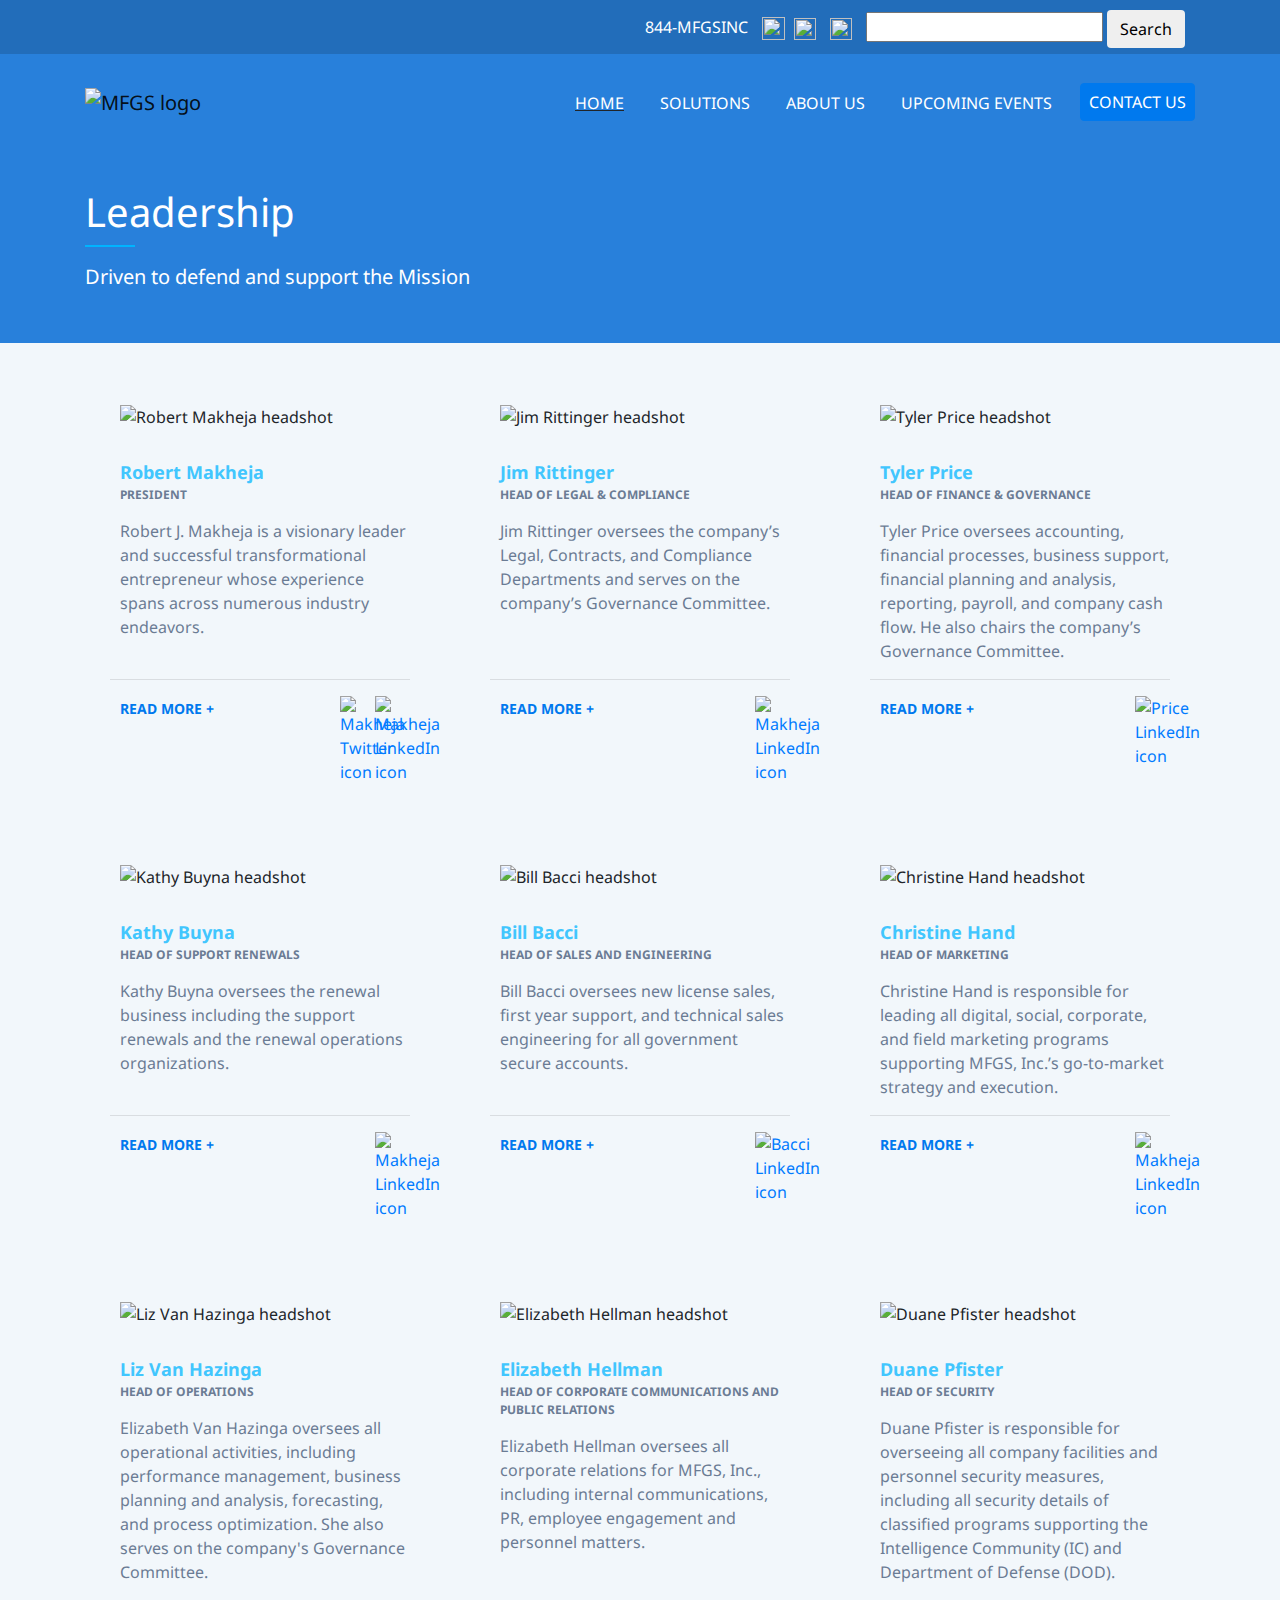
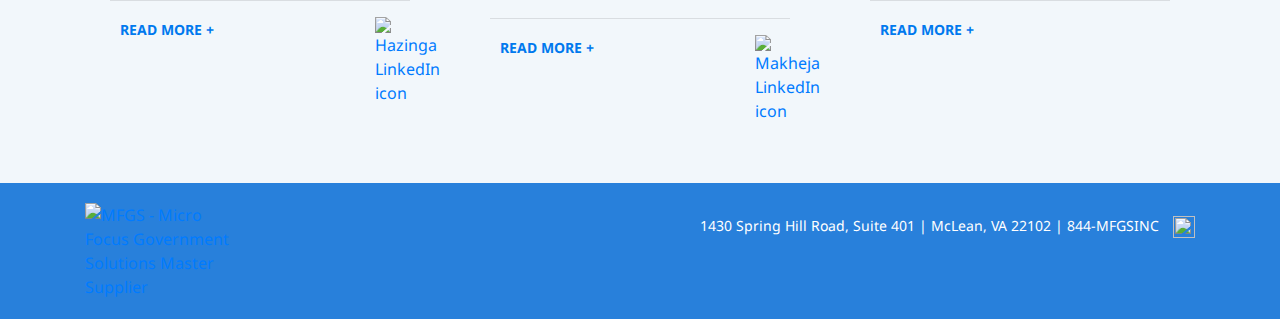
==== index.html @ fa6438ff "Updated Global CSS link to local file" ====
<!doctype html>

<html lang="en">

<head>
    <meta charset="utf-8">
  
    <title>Leadership :: mfgsinc.com</title>

    <meta http-equiv="content-type" content="text/html; charset=UTF-8"/>
    <meta name="robots" content="noindex"/>
    <meta name="generator" content="concrete5 - 8.5.2"/>
    <link rel="canonical" href="https://www.mfgsinc.com/leadership">
    <link rel="stylesheet" href="bootstrap.css" />
    <link href="https://fonts.googleapis.com/css?family=Noto+Sans:400,700" rel="stylesheet" />
    <link rel="stylesheet" href="global.css" />
    <script type="text/javascript">
        var CCM_DISPATCHER_FILENAME = "/index.php";
        var CCM_CID = 954;
        var CCM_EDIT_MODE = false;
        var CCM_ARRANGE_MODE = false;
        var CCM_IMAGE_PATH = "/concrete/images";
        var CCM_TOOLS_PATH = "/index.php/tools/required";
        var CCM_APPLICATION_URL = "https://www.mfgsinc.com";
        var CCM_REL = "";
        var CCM_ACTIVE_LOCALE = "en_US";
    </script>

    <script type="text/javascript" src="jQuery.js"></script>
    <meta name="viewport" content="width=device-width, initial-scale=1">

    <meta name="viewport" content="width=device-width">
    <style type="text/css">
        body {
            background-size: cover;
        }
        
        .gray {
            color: #6b7c94;
        }
        
        /* Social Icons Formatting */
        .icon {
            justify-self: right;
        }
        
        /* Leaders Section Overall Styling */
        .leaders {
            padding: 60px 0px;
            background-color: #f2f7fb;
        }
        
        /* Leaders Grid Layout */
        .leaders-grid {
            display: grid;
            grid-template: auto auto auto / 300px 300px 300px;
            grid-gap: 80px;
            margin: 0px auto;
            justify-content: center;
        }
        
        /* Leaders Card Headshot Styling */
        .leaders-headshot {
            width: 200px;
            height: 200px;
            cursor: pointer;
            transition: 0.5s ease;
        }
        
        .leaders-headshot:hover {
            opacity: 0.75;
            transition: 0.5s ease;
        }
        
        /* Leaders Card Name Styling */
        .leaders-name {
            margin-top: 30px;
            color: #41c6fe;
            font-size: 18px;
            font-weight: 700;
            cursor: pointer;
            transition: 0.2s ease;
        }
        
        .leaders-name:hover {
            color: #90defe;
            transition: 0.2s ease;
        }
        
        /* Leaders Card Title Styling */
        .leaders-title {
            font-weight: 700;
            text-transform: uppercase;
            margin-bottom: 15px;
            font-size: 12px;
        }
        
        .row1 {
            height: 144px;
        }
        
        .row2 {
            height: 120px;
        }
        
        .row3 {
            height: 168px;
        }
        
        .row3#hellman {
            height: 150px;
        }
        
        /* Shifts specified elements 10 pixels left in Leaders Card when
        applied */
        .padding {
            margin-left: 10px;
        }
        
        /* Top Level Title Formatting */
        .page-title {
            color: #fff;
            padding: 40px 0;
        }
        
        .page-title h1 {
            font-weight: 400;
        }
        
        .page-title p {
            color: #fff;
            max-width: 700px;
            line-height: 20px;
            font-size: 20px;
        }
        
        /* Read More Section of Leaders Card Formatting */
        .read-more-cta {
            color: #0079ee;
            font-size: 14px;
            font-weight: 700;
            text-transform: uppercase;
            cursor: pointer;
            transition: 0.2s;
        }
        
        .read-more-cta:hover {
            color: #76bcff;
            transition: 0.2s;
        }
        
        .read-more-grid {
            display: grid;
            grid-template: auto / 76% 12% 12%;
        }
        
        .twitter-icon {
            visibility: hidden;
        }
        
        .twitter-popup-icon {
            display: none;
        }
        
        /* Popup Bio Styling */
        .bio {
          display: none; /* Hidden by default */
          position: fixed; /* Stay in place */
          z-index: 1; /* Sit on top */
          left: 0;
          top: 0;
          width: 100%; /* Full width */
          height: 100%; /* Full height */
          overflow: auto; /* Enable scroll if needed */
          background-color: rgb(0,0,0); /* Fallback color */
          background-color: rgba(0,0,0,0.4); /* Black w/ opacity */
        }
        
        /* Popup Bio Content/Box */
        .bio-content {
          background-color: #fefefe;
          margin: 15% auto; /* 15% from the top and centered */
          padding: 30px;
          border: 1px solid #888;
          width: 80%; /* Could be more or less, depending on screen size */
        }
        
        /* Popup Bio Grid Layout for Headshot vs. Text */
        .bio-grid {
            display: grid;
            grid-template: auto auto / 200px 1fr 35px;
            justify-content: center;
            grid-auto-flow: column;
            grid-column-gap: 30px;
        }
        
        /* Popup Bio Headshot Styling */
        .bio-headshot {
            margin-top: 30px;
        }
        
        /* Popup Bio Name Styling */
        .bio-name {
            margin-top: 30px;
            color: #41c6fe;
            font-size: 18px;
            font-weight: 700;
        }
        
        /* Popup Bio Social Icons Styling */
        .bio-social {
            display: grid;
            grid-template: auto / auto auto;
            justify-content: center;
        }
        
        .bio-social img {
            display: inline-block;
        }
        
        /* Popup Bio Text Grid Section Specification */
        .bio-text {
            grid-row: 1 / span 2;
        }
        
        /* Popup Bio Title Formatting */
        .bio-title {
            font-weight: 700;
            text-transform: uppercase;
            margin-bottom: 15px;
            font-size: 12px;
        }
        
        /* Popup Bio Close Button */
        .close {
            color: #aaa;
            float: right;
            font-size: 40px;
            font-weight: bold;
            transition: 0.2s ease;
        }
        
        .close:hover,
        .close:focus {
            color: black;
            text-decoration: none;
            transition: 0.2s ease;
            cursor: pointer;
        }
    
        /* Dropdown Bio Section */
        .dropdown-leader {
            display: none;
            width: 95%;
            transition: 1s;
        }
        
        #twitter-display {
            visibility: visible;
        }

    @media only screen and (max-width: 1100px) {
        .leaders-grid {
            grid-template: repeat(5, auto) / 300px 300px;
        }
        
        .row-med-1 {
            height: 120px;
        }
        
        .row-med-2 {
            height: 144px;
        }
        
        .row-med-3 {
            height: 120px;
        }
        
        .row-med-4#hellman {
            height: 120px;
        }
        
        .row-med-4 {
            height: 138px;
        }
        
        .row-med-5 {
            height: auto;
        }
    }
    
    @media only screen and (max-width: 850px) {
        .bio-content {
            width: 90%;
        }
    }
    
    @media only screen and (max-width: 720px) {
        .bio-content {
            padding: 15px;
            width: 95%;
        }
        
        .bio-grid {
            grid-column-gap: 15px;
        }
        
        .leaders-grid {
            grid-template: repeat(9, auto) / 300px;
        }
        
        .row-med-1 {
            height: auto;
        }
        
        .row-med-2 {
            height: auto;
        }
        
        .row-med-3 {
            height: auto;
        }
        
        .row-med-4#hellman {
            height: auto;
        }
        
        .row-med-4 {
            height: auto;
        }
    }
    </style>
</head>

<body>
  <div class="ccm-page page-type-page page-template-full">

<section class="site-header">
  <div class="container">
    <div class="row">
      <div class="col-12">
        <div class="site-header__wrapper">
          <p class="site-header__info"><a href="tel:8446347462">844-MFGSINC</a></p>
          <ul class="site-header__social-links">
            <li>
              <a href="https://www.facebook.com/mfgsinc">
                <img height="23" width="23" src="https://www.mfgsinc.com/packages/carahsoft_theme/themes/mfgs/img/facebook.svg">
                <span class="sr-only">Facebook</span>
              </a>
            </li>
            <li>
              <a href="https://twitter.com/mfgsinc">
                <img height="22" width="22" src="https://www.mfgsinc.com/packages/carahsoft_theme/themes/mfgs/img/twitter.svg">
                <span class="sr-only">Twitter</span>
              </a>
            </li>
            <li>
              <a href="https://www.linkedin.com/company/mfgs-inc">
                <img height="22" width="22" src="https://www.mfgsinc.com/packages/carahsoft_theme/themes/mfgs/img/linkedin.svg">
                <span class="sr-only">LinkedIn</span>
              </a>
            </li>
            <li>
              <div class="header-search__nav">
                  

    <form action="https://www.mfgsinc.com/search-results" method="get" class="ccm-search-block-form"><input name="search_paths[]" type="hidden" value="" /><input name="query" type="text" value="" class="ccm-search-block-text" /> <input name="submit" type="submit" value="Search" class="btn btn-default ccm-search-block-submit" /></form>
              </div>
            </li>
          </ul>
        </div>
      </div>
    </div>
  </div>
</section>

<div class="primary-navigation" id="primary-navigation">
  <div class="container">
    <nav class="navbar navbar-expand-lg navbar-light">
      <a class="navbar-brand" href="#">
        <img src="https://www.mfgsinc.com/packages/carahsoft_theme/themes/mfgs/img/mfgs-logo.png" alt="MFGS logo">
        <span class="sr-only">MFGS</span>
      </a>
      <button class="navbar-toggler" type="button" data-toggle="collapse" data-target="#navbarNav" aria-controls="navbarNav" aria-expanded="false" aria-label="Toggle navigation">
        <span class="navbar-toggler-icon"></span>
      </button>
      <div class="collapse navbar-collapse" id="navbarNav">
        <ul class="navbar-nav ml-auto">
          <li class="nav-item active one">
            <a class="nav-link" href="https://www.mfgsinc.com/index.php" target="_self">Home</a>
          </li>
          <li class="nav-item one dropdown">
            <a class="nav-link" href="https://www.mfgsinc.com/solutions" target="_self">Solutions</a>
            <div class="dropdown-content">
              <a href="https://www.mfgsinc.com/solutions/hybrid-it-management">Hybrid IT</a>
              <a href="https://www.mfgsinc.com/solutions/enterprise-devsecops">DevSecOps</a>
              <a href="https://www.mfgsinc.com/solutions/security">Security & Risk</a>
              <a href="https://www.mfgsinc.com/solutions/predictive-analytics">Predictive Analytics</a>
            </div>
          </li>
          <li class="nav-item one dropdown">
            <a class="nav-link" href="https://www.mfgsinc.com/about-us" target="_self">About Us</a>
            <div class="dropdown-content">
              <a href="https://www.mfgsinc.com/leadership">Leadership</a>
              <a href="https://www.mfgsinc.com/careers">Careers</a>
            </div>
          </li>
          <li class="nav-item one">
            <a class="nav-link" href="https://www.mfgsinc.com/upcoming-events" target="_self">Upcoming Events</a>
          </li>
          <li class="nav-item"> 
            <a class="nav-link btn btn-secondary" href="https://www.mfgsinc.com/contact-us">Contact Us</a> 
          </li>
        </ul>
      </div>
    </nav>
  </div>
</div>    

<!-- Content that Stephen created -->

<!-- Page Title and Intro Text -->
<section class="page-title">
    <div class="container">
        <div class="row">
            <div class="col-12">
                <h1 class="section-title">Leadership</h1>

                <p>Driven to defend and support the Mission</p>
            </div>
        </div>
    </div>
</section>

<!-- Leaders Section -->
<section class="leaders">
    <!-- Leaders Grid - what displays when page initially loads -->
    <div class="leaders-grid">
    
        <!-- Leader 1: Robert Makheja -->
        <div class="leaders-card">
            <!-- Headshot -->
            <img src="https://static.mfgsinc.com/concrete/files/5715/8930/0426/Robert-Makheja200.png"
            class="leaders-headshot padding popup popup1" alt="Robert Makheja headshot">
            <!-- Name -->
            <div class="leaders-name padding popup popup1">
                Robert Makheja
            </div>
            <!-- Title -->
            <div class="leaders-title padding gray">
                President
            </div>
            <!-- Bio Summary -->
            <div class="leaders-summary padding gray row1 row-med-1" 
            id="makheja-summary-text" style="display: block;">
                Robert J. Makheja is a visionary leader and successful
                transformational entrepreneur whose experience spans across
                numerous industry endeavors.
            </div>
            <!-- Dropdown that displays on mobile sizes (599 pixels and below) -->
            <div id="dropdown1" class="dropdown-leader" style="display: none;">
                <p>Robert J. Makheja is a visionary leader and successful
                transformational entrepreneur whose experience spans
                across numerous industry endeavors, as well as being a
                leader in successful mergers and acquisitions among the
                largest Fortune 50 companies. He is highly recognized by
                the industry for leading large teams to solve complex
                customer problems, integrating large corporations and
                consistently exceeding business results.
                </p>
                <p>Recently, Makheja was a critical part in leading the
                merger and integration of HPE Software with Micro Focus
                International (IPO NYSE MFGP Sept. 2017, LSE MFGP.L) for
                $8.8B, to become the seventh largest pure play software
                company globally. In 2018, he helped to build and became
                the President of MFGS, Inc., a U.S.-based and operated
                private firm, purpose-built, government compliant, and
                customer-centric enterprise software company providing
                end-to-end Micro Focus solutions that help U.S. Federal
                Government agencies solve mission-critical IT challenges.
                </p>
                <p>Makheja was the co-founder of the private equity
                firm, RJM Capital, a leading investment firm that owns
                and manages multiple asset classes, including
                infrastructure, technology, biosciences, real estate
                and credit. He is also a Managing Partner at RJM and
                Associates, a premier legal advisory firm for business
                and technology. Robert and his wife remain committed to
                philanthropic giving, activities, and mentoring
                programs globally through their NEXTGEN charitable
                organization.
                </p>
                <p>Early in his career, Makheja led in growing Peregrine
                Systems (NASD: PRGN), an enterprise software company
                based in California, and then was an integral part in
                the sale of the company to Hewlett-Packard (NYSE: HPQ)
                for $425 million. Prior to that, he was Vice President
                at Oracle Corporation (NYSE: ORCL) where he was
                recognized for both his stellar performance and ethical
                standards. Makheja has held other leadership positions
                at IBM, and Texas Instruments.
                </p>
                <p>Makheja earned a Bachelor of Science (B.S.) in
                Engineering from The George Washington University. He
                later went on to graduate with a Doctorate of Law (J.D.)
                and a Master of Business Administration (MBA) as well as
                other advance education from Harvard Business School.
                </p>
            </div>
            <!-- Dividing Line -->
            <hr>
            <!-- Read More Link & Social Icons Section -->
            <div class="read-more-grid padding">
                <!-- Read More "Link" -->
                <div class="read-more">
                    <span id="read-more-cta-1" class="read-more-cta popup popup1">
                    Read More +</span>
                </div>
                <!-- Twitter Icon -->
                <div class="twitter-icon" id="twitter-display">
                    <!-- Update with Twitter URL here -->
                    <a href="https://twitter.com/RobertJMakheja" target="_blank">
                        <img src="https://static.mfgsinc.com/concrete/files/9615/8654/3737/Twitter_Icon.png"
                        class="icon" alt="Makheja Twitter icon">
                    </a>
                </div>
                <!-- LinkedIn Icon -->
                <div class="linkedin-icon">
                    <!-- Update with LinkedIn URL here -->
                    <a href="https://www.linkedin.com/in/robert-j-makheja/" target="_blank">
                        <img src="https://static.mfgsinc.com/concrete/files/1815/8654/3728/LinkedIn_Icon.png"
                        class="icon" alt="Makheja LinkedIn icon">
                    </a>
                </div>
            </div>
        </div>
        
        <!-- Leader 2: Jim Rittinger -->
        <div class="leaders-card">
            <!-- Headshot -->
            <img src="https://static.mfgsinc.com/concrete/files/5615/8930/0408/Jim-Rittinger200.png"
            class="leaders-headshot padding popup popup2" alt="Jim Rittinger headshot">
            <div class="leaders-name padding popup popup2">
                Jim Rittinger
            </div>
            <div class="leaders-title padding gray">
                Head of Legal & Compliance
            </div>
            <div class="leaders-summary padding gray row1 row-med-1"
            id="rittinger-summary-text" style="display: block;">
                Jim Rittinger oversees the company’s Legal, Contracts, and
                Compliance Departments and serves on the company’s Governance
                Committee.
            </div>
            <!-- Dropdown that displays on mobile sizes (599 pixels and below) -->
            <div id="dropdown2" class="dropdown-leader" style="display: none;">
                <p>Jim Rittinger oversees the company’s Legal, Contracts, and
                Compliance Departments and serves on the company’s Governance
                Committee.
                </p>
                <p>Prior to assuming his role at MFGS, Inc., Rittinger was the
                Chief Legal Officer, Director and Corporate Secretary at Micro
                Focus Government Solutions. Rittinger also served as Acting
                President for the purpose of concluding the sale and transfer
                of Micro Focus Government Solutions’ secure assets and personnel
                to MFGS, Inc.
                </p>
                <p>Rittinger came to Micro Focus from Hewlett Packard Enterprise 
                (HPE), where he was a Vice President and Associate General
                Counsel responsible for managing the Legal and Contracts team
                supporting HPE’s multi-billion dollar U.S. Public Sector
                Enterprise Hardware and Software businesses. Rittinger had the
                same role at Hewlett-Packard Company (HP) prior to that company’s
                separation into Hewlett Packard, Inc. (HPI) and HPE. In his
                roles at HP and HPE, Rittinger was the legal leader for the U.S.
                public sector portions of HP’s separation and HPE’s spin-merge
                of its software business with MFI, including responsibility for
                obtaining requisite national security approvals, establishing
                the necessary contracting entities required by the NISPOM and
                other applicable laws and regulations, preparing the novation
                packages for all impacted contracts and partnering with
                customers to ensure timely government approval of the novations,
                designing the Legal, Contracts, Compliance and Security
                Departments and assigning personnel to the respective entities.
                </p>
                <p>Prior to his work at HP and HPE, Rittinger was the Managing
                Legal Director and Corporate Secretary for Dell Services
                Federal Government, Inc. and Dell Federal, LLP, the
                multi-billion dollar federal contracting subsidiaries of Dell,
                Inc. Rittinger came to Dell in the course of the sale of Perot
                Systems, Inc., where Rittinger served as the General Counsel
                and Corporate Secretary for Perot Systems Government Services,
                Inc., a billion dollar SSA-excluded subsidiary of Perot Systems,
                Inc., providing professional, consulting and IT services to the
                federal government.
                </p>
                <p>Prior to his in-house experience, Rittinger worked in the
                New York offices of several prominent AM Law 100 firms, most
                notably with Quinn Emanuel LLP. He also served as a law clerk to
                the Honorable Charles L. Brieant, U.S.D.J., Chief Judge of the
                United States District Court for the Southern District of New
                York, and the Honorable Mary Ellen Coster Williams of the
                United States Court of Federal Claims.
                </p>
                <p>Rittinger graduated Boston College with a Bachelor of Arts in
                History (Magna cum Laude) and the Fordham University School of
                Law where he obtained his Juris Doctor. He resides in Arlington,
                Virginia with his wife and three children.
                </p>
            </div>
            <hr>
            <div class="read-more-grid padding">
                <div class="read-more">
                    <span id="read-more-cta-2" class="read-more-cta popup popup2">
                    Read More +</span>
                </div>
                <div class="twitter-icon">
                    <a href="#" target="_blank">
                        <img src="https://static.mfgsinc.com/concrete/files/9615/8654/3737/Twitter_Icon.png"
                        class="icon" alt="Makheja Twitter icon">
                    </a>
                </div>
                <div class="linkedin-icon">
                    <a href="https://www.linkedin.com/in/james-rittinger-1a117419/" target="_blank">
                        <img src="https://static.mfgsinc.com/concrete/files/1815/8654/3728/LinkedIn_Icon.png"
                        class="icon" alt="Makheja LinkedIn icon">
                    </a>
                </div>
            </div>
        </div>
        
        <!-- Leader 3: Tyler Price -->
        <div class="leaders-card">
            <!-- Headshot -->
            <img src="https://static.mfgsinc.com/concrete/files/2415/8930/0432/Tyler-Price200.png"
            class="leaders-headshot padding popup popup3" alt="Tyler Price headshot">
            <!-- Name -->
            <div class="leaders-name padding popup popup3">
                Tyler Price
            </div>
            <div class="leaders-title padding gray">
                Head of Finance & Governance
            </div>
            <div class="leaders-summary padding gray row1 row-med-2"
            id="price-summary-text" style="display: block;">
                Tyler Price oversees accounting, financial processes, business
                support, financial planning and analysis, reporting, payroll, and
                company cash flow. He also chairs the company’s Governance Committee. 
            </div>
            <div id="dropdown3" class="dropdown-leader" style="display: none;">
                <p>Tyler Price oversees accounting, financial processes,
                business support, financial planning and analysis, reporting,
                payroll, and company cash flow. He also chairs the company’s
                Governance Committee.
                </p>
                <p>Price has been an integral leader of multiple integrations
                that ultimately led to the creation of MFGS, Inc. These
                integrations have allowed companies to increase the size and
                scope of business focused on providing enterprise software
                and support to the U.S. federal government. Price supported
                the hiring of  key personnel, developed core business processes,
                and established dashboards and KPIs to drive business results
                and profitability while optimizing cash flow.
                </p>
                <p>Price has over 20 years of experience building and leading
                finance teams in global companies with complex business models,
                mergers, and acquisitions, integrating and divesting companies, and establishing
                best-in-class practices through robust analysis,
                strategic planning, and process development and optimization. 
                </p>
                <p>Prior to joining MFGS, Inc., Price was the Chief Financial
                Officer (CFO) and a founding executive for  Micro Focus
                Government Solutions. Price led divestiture and integration
                activities stemming from the spin-out of Hewlett Packard
                Enterprise’s (HPE) Software Division and was on the Board of
                Director’s Audit & Compensation Committees at Micro Focus. As
                CFO for the Americas Software region at HPE, Price oversaw 
                annual revenues of over $2 billion. He was also the Sr. Director
                of Finance for the Big Data Software & SaaS business, which
                became the top performing software business in the company, and
                the Sr. Finance Manager of the Enterprise Security Software
                Division, where he led the successful integration of several
                company acquisitions. Price also oversaw finance for the
                Enterprise Services Division where he helped build a services
                business focused on delivering solutions from numerous low-cost
                locations around the world. 
                </p>
                <p>Price began his career at Hewlett-Packard Co. as a Sr.
                Financial Analyst supporting new product introductions in the
                Storage Solutions Division.
                </p>
                <p>Price earned a Bachelor of Arts in Economics and a Master of
                Business Administration in Finance from Brigham Young University.
                He also earned a Certificate in Leadership & Innovation from
                Stanford University. He resides in California with his wife and
                their five children.
                </p>
            </div>
            <hr>
            <div class="read-more-grid padding">
                <div class="read-more">
                    <span id="read-more-cta-3" class="read-more-cta popup popup3">
                    Read More +</span>
                </div>
                <div class="twitter-icon">
                    <a href="#" target="_blank">
                        <img src="https://static.mfgsinc.com/concrete/files/9615/8654/3737/Twitter_Icon.png"
                        class="icon" alt="Price Twitter icon">
                    </a>
                </div>
                <div class="linkedin-icon">
                    <a href="https://www.linkedin.com/in/tyleraprice/" target="_blank">
                        <img src="https://static.mfgsinc.com/concrete/files/1815/8654/3728/LinkedIn_Icon.png"
                        class="icon" alt="Price LinkedIn icon">
                    </a>
                </div>
            </div>
        </div>
        
        <!-- Leader 4: Kathy Buyna -->
        <div class="leaders-card">
            <img src="https://static.mfgsinc.com/concrete/files/4815/8930/0414/Kathy-Buyna200.png"
            class="leaders-headshot padding popup popup4" alt="Kathy Buyna headshot">
            <div class="leaders-name padding popup popup4">
                Kathy Buyna
            </div>
            <div class="leaders-title padding gray">
                Head of Support Renewals
            </div>
            <div class="leaders-summary padding gray row2 row-med-2"
            id="buyna-summary-text" style="display: block;">
                Kathy Buyna oversees the renewal business including the support
                renewals and the renewal operations organizations.
            </div>
            <div id="dropdown4" class="dropdown-leader" style="display: none;">
                <p>Kathy Buyna oversees MFGS, Inc.’s renewal business including
                the support renewals and the renewal operations organizations.
                Buyna was an essential leader and organizer of the creation of
                MFGS, Inc. and has more than 20 years of experience in the
                technology industry, including leadership positions at
                Hewlett-Packard and Micro Focus Government Solutions.
                </p>
                <p>She resides in Wake Forest, North Carolina with her family.</p>
            </div>
            <hr>
            <div class="read-more-grid padding">
                <div class="read-more">
                    <span id="read-more-cta-4" class="read-more-cta popup popup4">
                    Read More +</span>
                </div>
                <div class="twitter-icon">
                    <a href="#" target="_blank">
                        <img src="https://static.mfgsinc.com/concrete/files/9615/8654/3737/Twitter_Icon.png"
                        class="icon" alt="Makheja Twitter icon">
                    </a>
                </div>
                <div class="linkedin-icon">
                    <a href="https://www.linkedin.com/in/kathy-buyna-aa9bb37/" target="_blank">
                        <img src="https://static.mfgsinc.com/concrete/files/1815/8654/3728/LinkedIn_Icon.png"
                        class="icon" alt="Makheja LinkedIn icon">
                    </a>
                </div>
            </div>
        </div>
        
        <!-- Leader 5: Bill Bacci -->
        <div class="leaders-card">
            <img src="https://static.mfgsinc.com/concrete/files/3815/8930/0383/Bill-Bacci200.png"
            class="leaders-headshot padding popup popup5" alt="Bill Bacci headshot">
            <div class="leaders-name padding popup popup5">
                Bill Bacci
            </div>
            <div class="leaders-title padding gray">
                Head of Sales and Engineering
            </div>
            <div class="leaders-summary padding gray row2 row-med-3"
            id="bacci-summary-text" style="display: block;">
                Bill Bacci oversees new license sales, first year support, and
                technical sales engineering for all government secure accounts.
            </div>
            <div id="dropdown5" class="dropdown-leader" style="display: none;">
                <p>Bill Bacci oversees new license sales, first year support,
                and technical sales engineering for all government secure
                accounts. He has over 30 years of experience leading technical
                and sales teams in global companies with complex business
                models. Bacci has been an integral leader in many different
                roles across Hewlett Packard, Micro Focus, and MFGS, Inc.
                He currently supports all license revenue, hires key personnel,
                and provides integrated solutions for customers.
                </p>
                <p>Prior to joining MFGS, Inc., Bacci served as the DOD and
                Intel Sales Manager for Micro Focus Government Solutions and
                helped lead the merge of the entire secure sales team into the
                company. 
                </p>
                <p>Bacci also previously served as the Sales Vice President for
                Hewlett Packard and the Chief Technology Officer for Hewlett
                Packard’s Government Division, helping to double sales through
                technology evangelism and introducing new technology into the
                government sector. He also ran the professional services team
                where he successfully developed the introduction of commercial
                best practices into the federal space.
                </p>
                <p>Bacci began his career at Citicorp Consumer banking as Vice
                President for global communications, leading projects that
                rolled out global banking networks, application modernizations,
                and structuring.  
                </p>
                <p>Bacci earned a Bachelor of Science from Iona College and a
                Master of Business Administration in Finance from Marymount
                University. He also earned a CISSP and ITIL Master. He resides
                in Virginia with his wife and their three children.
                </p>
            </div>
            <hr>
            <div class="read-more-grid padding">
                <div class="read-more">
                    <span id="read-more-cta-5" class="read-more-cta popup popup5">
                    Read More +</span>
                </div>
                <div class="twitter-icon">
                    <a href="#" target="_blank">
                        <img src="https://static.mfgsinc.com/concrete/files/9615/8654/3737/Twitter_Icon.png"
                        class="icon" alt="Bacci Twitter icon">
                    </a>
                </div>
                <div class="linkedin-icon">
                    <a href="https://www.linkedin.com/in/william-bacci-a6b6272/" target="_blank">
                        <img src="https://static.mfgsinc.com/concrete/files/1815/8654/3728/LinkedIn_Icon.png"
                        class="icon" alt="Bacci LinkedIn icon">
                    </a>
                </div>
            </div>
        </div>
        
        <!-- Leader 6: Christine Hand -->
        <div class="leaders-card">
            <img src="https://static.mfgsinc.com/concrete/files/1315/8930/0389/Christine-Hand200.png"
            class="leaders-headshot padding popup popup6" alt="Christine Hand headshot">
            <div class="leaders-name padding popup popup6">
                Christine Hand
            </div>
            <div class="leaders-title padding gray">
                Head of Marketing
            </div>
            <div class="leaders-summary padding gray row2 row-med-3"
            id="hand-summary-text" style="display: block;">
                Christine Hand is responsible for leading all digital, social,
                corporate, and field marketing programs supporting MFGS, Inc.’s
                go-to-market strategy and execution.
            </div>
            <div id="dropdown6" class="dropdown-leader" style="display: none;">
                <p>Christine Hand is responsible for leading all digital,
                social, corporate, and field marketing programs supporting MFGS,
                Inc.’s go-to-market strategy and execution. Coming from a
                military family she is passionate about how technology supports
                and enables the mission of the U.S. Federal Government. 
                </p>
                <p>Hand was an essential leader in the creation of MFGS, Inc.,
                creating and building the company brand and supporting the
                overall organizational design of the company. She has been a
                part of the integration management team and customer experience
                throughout the transition.
                </p>
                <p>Hand’s background includes over 10 years of expertise in
                public sector marketing. Prior to joining MFGS, Inc., she was a
                part of the integration management team during the spin-merge of
                HPE Software and Micro Focus International (IPO NYSE MFGP, Sept
                2017) and served as marketing director for the U.S. Public Sector
                team at Micro Focus Government Solutions. Previously, Hand held
                positions as the marketing director for the software field
                marketing team at Hewlett Packard Enterprise as well as other
                marketing positions with Hewlett Packard focusing on the public
                sector as well as commercial markets. 
                </p>
                <p>Hand is a graduate of Minot State University, where she
                double-majored in business management and international
                business. She resides in Northern Virginia with her husband and
                daughter.
                </p>
            </div>
            <hr>
            <div class="read-more-grid padding">
                <div class="read-more">
                    <span id="read-more-cta-6" class="read-more-cta popup popup6">
                    Read More +</span>
                </div>
                <div class="twitter-icon">
                    <a href="#" target="_blank">
                        <img src="https://static.mfgsinc.com/concrete/files/9615/8654/3737/Twitter_Icon.png"
                        class="icon" alt="Makheja Twitter icon">
                    </a>
                </div>
                <div class="linkedin-icon">
                    <a href="https://www.linkedin.com/in/christine-hand/" target="_blank">
                        <img src="https://static.mfgsinc.com/concrete/files/1815/8654/3728/LinkedIn_Icon.png"
                        class="icon" alt="Makheja LinkedIn icon">
                    </a>
                </div>
            </div>
        </div>
        
        <!-- Leader 7: Liz Van Hazinga -->
        <div class="leaders-card">
            <img src="https://static.mfgsinc.com/concrete/files/3415/8930/0420/Liz-Van-Hazinga200.png"
            class="leaders-headshot padding popup popup7" alt="Liz Van Hazinga headshot">
            <div class="leaders-name padding popup popup7">
                Liz Van Hazinga
            </div>
            <div class="leaders-title padding gray">
                Head of Operations
            </div>
            <div class="leaders-summary padding gray row3 row-med-4"
            id="hazinga-summary-text" style="display: block;">
                Elizabeth Van Hazinga oversees all operational activities,
                including performance management, business planning and analysis,
                forecasting, and process optimization. She also serves on the company's Governance Committee.
            </div>
            <div id="dropdown7" class="dropdown-leader" style="display: none;">
                <p>Elizabeth Van Hazinga oversees all operational activities,
                including performance management, business planning and
                analysis, forecasting, and process optimization. She is also a
                member of the company’s Governance Committee. Van Hazinga brings
                20 years of operations and finance experience to MFGS, Inc. She
                is a proven, trusted advisor and leader in the development and
                implementation of operational strategy, with experience across
                several major mergers and acquisitions.
                </p>
                <p>Van Hazinga was an instrumental leader in the creation of
                MFGS, Inc., serving as project manager and overseeing the
                organizational design and operating structure used during the
                spinout, launch, and integration phases of the company across
                2018 and 2019. Following the creation of the company, she
                oversaw the development of standardized processes and
                performance reporting across all lines of business and continues
                to serve as a key member of the organization’s governance
                committee. In April of 2019, Van Hazinga was recognized with
                the President’s Star Eagle Award for her leadership.
                </p>
                <p>Prior to joining MFGS, Inc., Van Hazinga served as Operations
                Manager for the Americas during the merger of Hewlett Packard
                Enterprise (HPE) and Micro Focus, where she designed and
                implemented standard forecasting and planning processes and
                tools across multiple business units and geographies.
                Additionally, she spent many years as a finance manager
                supporting the Americas Network, Alliances, and Strategic
                Account business segments at Hewlett Packard in devising sales
                coverage strategies, minimizing field selling costs, and
                maximizing quarterly revenue.
                </p>
                <p>Van Hazinga holds a Bachelor in Business Administration from
                Assumption College and a Master of Business Administration from
                the University of Massachusetts. She lives in central
                Massachusetts with her husband and their three children.
                </p>
            </div>
            <hr>
            <div class="read-more-grid padding popup popup7">
                <div class="read-more">
                    <span id="read-more-cta-7" class="read-more-cta">
                    Read More +</span>
                </div>
                <div class="twitter-icon">
                    <a href="#" target="_blank">
                        <img src="https://static.mfgsinc.com/concrete/files/9615/8654/3737/Twitter_Icon.png"
                        class="icon" alt="Makheja Twitter icon">
                    </a>
                </div>
                <div class="linkedin-icon">
                    <a href="https://www.linkedin.com/in/elizabethvanhazinga/" target="_blank">
                        <img src="https://static.mfgsinc.com/concrete/files/1815/8654/3728/LinkedIn_Icon.png"
                        class="icon" alt="Hazinga LinkedIn icon">
                    </a>
                </div>
            </div>
        </div>
        
        <!-- Leader 8: Elizabeth Hellman -->
        <div class="leaders-card">
            <img src="https://static.mfgsinc.com/concrete/files/5015/8930/0401/Elizabeth-Hellman200.png"
            class="leaders-headshot padding popup popup8" alt="Elizabeth Hellman headshot">
            <div class="leaders-name padding popup popup8">
                Elizabeth Hellman
            </div>
            <div class="leaders-title padding gray">
                Head of Corporate Communications and Public Relations
            </div>
            <div class="leaders-summary padding gray row3 row-med-4" 
            id="hellman-summary-text" style="display: block;">
                Elizabeth Hellman oversees all corporate relations for MFGS, Inc.,
                including internal communications, PR, employee engagement and
                personnel matters.
            </div>
            <div id="dropdown8" class="dropdown-leader" style="display: none;">
                <p>Elizabeth Hellman oversees all corporate relations for MFGS,
                Inc., including internal communications, PR, employee engagement
                and personnel matters. She has nearly 10 years of experience
                managing corporate functions and improving employee experience. 
                </p>
                <p>Hellman was an integral leader during the numerous merge
                phases of MFGS, Inc., being part of the integration management
                team and leading employee onboarding and engagement, as well as
                operational processes and planning. Hellman was instrumental in
                building the cultural of MFGS, Inc. and laying groundwork for
                the company’s philanthropic efforts. 
                </p>
                <p>Prior to joining MFGS, Inc., Hellman oversaw branding and
                content creation for the marketing team at Micro Focus
                Government Solutions. She led re-branding efforts of company
                materials following the spin-merge of Hewlett Packard Enterprise
                to Micro Focus, and was responsible for the creation of all
                marketing content for the Government space. She also held project
                management positions at USA TODAY where she led mobile
                application product development and audience acquisition
                efforts. Before that role, Hellman served as the marketing team
                lead on the Hewlett Packard Enterprise account at Carahsoft
                Technology Corporation. 
                </p>
                <p>Hellman holds a Bachelor of Arts in Public Relations and
                Advertising from Penn State University. She resides in
                Fairfax, Virginia. 
                </p>
            </div>
            <hr>
            <div class="read-more-grid padding">
                <div class="read-more">
                    <span id="read-more-cta-8" class="read-more-cta popup popup8">
                    Read More +</span>
                </div>
                <div class="twitter-icon">
                    <a href="#" target="_blank">
                        <img src="https://static.mfgsinc.com/concrete/files/9615/8654/3737/Twitter_Icon.png"
                        class="icon" alt="Makheja Twitter icon">
                    </a>
                </div>
                <div class="linkedin-icon">
                    <a href="https://www.linkedin.com/in/elizabethhellman1/" target="_blank">
                        <img src="https://static.mfgsinc.com/concrete/files/1815/8654/3728/LinkedIn_Icon.png"
                        class="icon" alt="Makheja LinkedIn icon">
                    </a>
                </div>
            </div>
        </div>
        
        <!-- Leader 9: Duane Pfister -->
        <div class="leaders-card">
            <img src="https://static.mfgsinc.com/concrete/files/2115/8930/0395/Duane-Pfister200.png"
            class="leaders-headshot padding popup popup9" alt="Duane Pfister headshot">
            <div class="leaders-name padding popup popup9">
                Duane Pfister
            </div>
            <div class="leaders-title padding gray">
                Head of Security
            </div>
            <div class="leaders-summary padding gray row3 row-med-5"
            id="pfister-summary-text" style="display: block;">
                Duane Pfister is responsible for overseeing all company
                facilities and personnel security measures, including all
                security details of classified programs supporting the 
                Intelligence Community (IC) and Department of Defense (DOD).
            </div>
            <div id="dropdown9" class="dropdown-leader" style="display: none;">
                <p>Duane Pfister is responsible for overseeing all company
                facilities and personnel security measures, including all
                security details of classified programs supporting the
                Intelligence Community (IC) and Department of Defense (DOD). He
                also supports the processing of clearances for multiple agencies
                and ensures company adherence to Federal Security regulations,
                policies, and procedures.
                </p>
                <p>Pfister was instrumental in supporting the stand-up and
                build-out of the MFGS, Inc. facility, as well as working with
                multiple government customers and MFGS, Inc. Contracts
                Department to assist the transfer of classified contracts and
                employee clearances.
                </p>
                <p>Pfister has nearly 25 years of government contracting
                experience, working with companies like Lockheed Martin,
                ManTech, SpecTal, SIG, Triple, Canopy and Constellis Group.
                Pfister has overseen security management, badging, physical
                security, and program security.   
                </p>
                <p>He holds certifications in the following areas: Security
                Specialist, Terrestrial COMSEC Management, Industrial Special
                Security Administration, Adjudicator Course and a Facility
                Security Officer Certification.
                </p>
                <p>Prior to his corporate career, Pfister served as a Security
                Specialist in the United States Air Force. He attended Northern
                Virginia Community College where he pursued a degree in Criminal
                Justice. He currently lives in Virginia with his family and
                enjoys hunting, fishing, and riding ATVs. 
                </p>
            </div>
            <hr>
            <div class="read-more-grid padding">
                <div class="read-more">
                    <span id="read-more-cta-9" class="read-more-cta popup popup9">
                    Read More +</span>
                </div>
                <div class="twitter-icon">
                    <a href="#" target="_blank">
                        <img src="https://static.mfgsinc.com/concrete/files/9615/8654/3737/Twitter_Icon.png"
                        class="icon" alt="Makheja Twitter icon">
                    </a>
                </div>
            </div>
        </div>
    </div>
</section>

<!-- Popup Bios Section -->
<section>

    <!-- Popup 1: Robert Makheja -->
    <div id="popup1" class="bio">
        <div class="bio-content">
            <!-- Popup Window Content Layout Grid -->
            <div class="bio-grid">
                <!-- Popup Headshot (Left Column of Grid) -->
                <div class="bio-headshot">
                    <img src="https://static.mfgsinc.com/concrete/files/5715/8930/0426/Robert-Makheja200.png"
                    alt="Robert Makheja headshot">
                    <!-- Social Icons -->
                    <div class="bio-social">
                        <div>
                            <!-- Update Twitter URL here -->
                            <a href="https://twitter.com/RobertJMakheja" target="_blank">
                                <img src="https://static.mfgsinc.com/concrete/files/9615/8654/3737/Twitter_Icon.png"
                                class="icon" alt="Makheja Twitter icon">
                            </a>
                        </div>
                        <div>
                            <!-- Update LinkedIn URL here -->
                            <a href="https://www.linkedin.com/in/robert-j-makheja/" target="_blank">
                                <img src="https://static.mfgsinc.com/concrete/files/1815/8654/3728/LinkedIn_Icon.png"
                                class="icon" alt="Makheja LinkedIn icon">
                            </a>
                        </div>
                    </div>
                </div>
                <!-- Popup Text (Right Column of Grid) -->
                <div class="bio-text">
                    <!-- Name -->
                    <div class="bio-name">
                        Robert Makheja
                    </div>
                    <!-- Title -->
                    <div class="bio-title gray">
                        President
                    </div>
                    <!-- Popup Bio Text -->
                    <div class="bio-paragraphs gray">
                        <p>Robert J. Makheja is a visionary leader and successful
                        transformational entrepreneur whose experience spans
                        across numerous industry endeavors, as well as being a
                        leader in successful mergers and acquisitions among the
                        largest Fortune 50 companies. He is highly recognized by
                        the industry for leading large teams to solve complex
                        customer problems, integrating large corporations and
                        consistently exceeding business results.
                        </p>
                        <p>Recently, Makheja was a critical part in leading the
                        merger and integration of HPE Software with Micro Focus
                        International (IPO NYSE MFGP Sept. 2017, LSE MFGP.L) for
                        $8.8B, to become the seventh largest pure play software
                        company globally. In 2018, he helped to build and became
                        the President of MFGS, Inc., a U.S.-based and operated
                        private firm, purpose-built, government compliant, and
                        customer-centric enterprise software company providing
                        end-to-end Micro Focus solutions that help U.S. Federal
                        Government agencies solve mission-critical IT challenges.
                        </p>
                        <p>Makheja was the co-founder of the private equity
                        firm, RJM Capital, a leading investment firm that owns
                        and manages multiple asset classes, including
                        infrastructure, technology, biosciences, real estate
                        and credit. He is also a Managing Partner at RJM and
                        Associates, a premier legal advisory firm for business
                        and technology. Robert and his wife remain committed to
                        philanthropic giving, activities, and mentoring
                        programs globally through their NEXTGEN charitable
                        organization.
                        </p>
                        <p>Early in his career, Makheja led in growing Peregrine
                        Systems (NASD: PRGN), an enterprise software company
                        based in California, and then was an integral part in
                        the sale of the company to Hewlett-Packard (NYSE: HPQ)
                        for $425 million. Prior to that, he was Vice President
                        at Oracle Corporation (NYSE: ORCL) where he was
                        recognized for both his stellar performance and ethical
                        standards. Makheja has held other leadership positions
                        at IBM, and Texas Instruments.
                        </p>
                        <p>Makheja earned a Bachelor of Science (B.S.) in
                        Engineering from The George Washington University. He
                        later went on to graduate with a Doctorate of Law (J.D.)
                        and a Master of Business Administration (MBA) as well as
                        other advance education from Harvard Business School.
                        </p>
                    </div>
                </div>
                <!-- Close Button (X) -->
                <div>
                    <span class="close">&times;</span>
                </div>
            </div>
        </div>
    </div>
    
    <!-- Popup 2: Jim Rittinger -->
    <div id="popup2" class="bio">
        <div class="bio-content">
            <!-- Popup Window Content Layout Grid -->
            <div class="bio-grid">
                <!-- Popup Headshot (Left Column of Grid) -->
                <div class="bio-headshot">
                    <img src="https://static.mfgsinc.com/concrete/files/5615/8930/0408/Jim-Rittinger200.png"
                    alt="Jim Rittinger headshot">
                    <!-- Social Icons -->
                    <div class="bio-social">
                        <div class="twitter-popup-icon">
                            <!-- Update Twitter URL here -->
                            <a href="#" target="_blank">
                                <img src="https://static.mfgsinc.com/concrete/files/9615/8654/3737/Twitter_Icon.png"
                                class="icon" alt="Makheja Twitter icon">
                            </a>
                        </div>
                        <div>
                            <!-- Update LinkedIn URL here -->
                            <a href="https://www.linkedin.com/in/james-rittinger-1a117419/" target="_blank">
                                <img src="https://static.mfgsinc.com/concrete/files/1815/8654/3728/LinkedIn_Icon.png"
                                class="icon" alt="Makheja LinkedIn icon">
                            </a>
                        </div>
                    </div>
                </div>
                <!-- Popup Text (Right Column of Grid) -->
                <div class="bio-text">
                    <!-- Name -->
                    <div class="bio-name">
                        Jim Rittinger
                    </div>
                    <!-- Title -->
                    <div class="bio-title gray">
                        Head of Legal & Compliance
                    </div>
                    <!-- Popup Bio Text -->
                    <div class="bio-paragraphs gray">
                        <p>Jim Rittinger oversees the company’s Legal, Contracts, 
                        and Compliance Departments and serves on the company’s Governance Committee.
                        </p>
                        <p>Prior to assuming his role at MFGS, Inc., Rittinger was the Chief Legal Officer, Director and Corporate Secretary at Micro Focus Government Solutions. Rittinger also served as Acting President for the purpose of concluding the sale and transfer of Micro Focus Government Solutions’ secure assets and personnel to MFGS, Inc.
                        </p>
                        <p>Rittinger came to Micro Focus from Hewlett Packard Enterprise  (HPE), where he was a Vice President and Associate General Counsel responsible for managing the Legal and Contracts team supporting HPE’s multi-billion dollar U.S. Public Sector Enterprise Hardware and Software businesses. Rittinger had the same role at Hewlett-Packard Company (HP) prior to that company’s separation into Hewlett Packard, Inc. (HPI) and HPE. In his roles at HP and HPE, Rittinger was the legal leader for the U.S. public sector portions of HP’s separation and HPE’s spin-merge of its software business with MFI, including responsibility for obtaining requisite national security approvals, establishing the necessary contracting entities required by the NISPOM and other applicable laws and regulations, preparing the novation packages for all impacted contracts and partnering with customers to ensure timely government approval of the novations, designing the Legal, Contracts, Compliance and Security Departments and assigning personnel to the respective entities.
                        </p>
                        <p>Prior to his work at HP and HPE, Rittinger was the Managing Legal Director and Corporate Secretary for Dell Services Federal Government, Inc. and Dell Federal, LLP, the multi-billion dollar federal contracting subsidiaries of Dell, Inc. Rittinger came to Dell in the course of the sale of Perot Systems, Inc., where Rittinger served as the General Counsel and Corporate Secretary for Perot Systems Government Services, Inc., a billion dollar SSA-excluded subsidiary of Perot Systems, Inc., providing professional, consulting and IT services to the federal government.
                        </p>
                        <p>Prior to his in-house experience, Rittinger worked in the New York offices of several prominent AM Law 100 firms, most notably with Quinn Emanuel LLP. He also served as a law clerk to the Honorable Charles L. Brieant, U.S.D.J., Chief Judge of the United States District Court for the Southern District of New York, and the Honorable Mary Ellen Coster Williams of the United States Court of Federal Claims.
                        </p>
                        <p>Rittinger graduated Boston College with a Bachelor of Arts in History (Magna cum Laude) and the Fordham University School of Law where he obtained his Juris Doctor. He resides in Arlington, Virginia with his wife and three children.</p>
                    </div>
                </div>
                <!-- Close Button (X) -->
                <div>
                    <span class="close">&times;</span>
                </div>
            </div>
        </div>
    </div>
    
    <!-- Popup 3: Tyler Price -->
    <div id="popup3" class="bio">
        <div class="bio-content">
            <!-- Popup Window Content Layout Grid -->
            <div class="bio-grid">
                <!-- Popup Headshot (Left Column of Grid) -->
                <div class="bio-headshot">
                    <img src="https://static.mfgsinc.com/concrete/files/2415/8930/0432/Tyler-Price200.png"
                    alt="Tyler Price headshot">
                    <!-- Social Icons -->
                    <div class="bio-social">
                        <div class="twitter-popup-icon">
                            <!-- Update Twitter URL here -->
                            <a href="#" target="_blank">
                                <img src="https://static.mfgsinc.com/concrete/files/9615/8654/3737/Twitter_Icon.png"
                                class="icon" alt="Makheja Twitter icon">
                            </a>
                        </div>
                        <div>
                            <!-- Update LinkedIn URL here -->
                            <a href="https://www.linkedin.com/in/tyleraprice/" target="_blank">
                                <img src="https://static.mfgsinc.com/concrete/files/1815/8654/3728/LinkedIn_Icon.png"
                                class="icon" alt="Makheja LinkedIn icon">
                            </a>
                        </div>
                    </div>
                </div>
                <!-- Popup Text (Right Column of Grid) -->
                <div class="bio-text">
                    <!-- Name -->
                    <div class="bio-name">
                        Tyler Price
                    </div>
                    <!-- Title -->
                    <div class="bio-title gray">
                        Head of Finance & Governance
                    </div>
                    <!-- Popup Bio Text -->
                    <div class="bio-paragraphs gray" id="price-bio">
                        <p>Tyler Price oversees accounting, financial processes,
                business support, financial planning and analysis, reporting,
                payroll, and company cash flow. He also chairs the company’s
                Governance Committee.
                </p>
                <p>Price has been an integral leader of multiple integrations
                that ultimately led to the creation of MFGS, Inc. These
                integrations have allowed companies to increase the size and
                scope of business focused on providing enterprise software
                and support to the U.S. federal government. Price supported
                the hiring of  key personnel, developed core business processes,
                and established dashboards and KPIs to drive business results
                and profitability while optimizing cash flow.
                </p>
                <p>Price has over 20 years of experience building and leading
                finance teams in global companies with complex business models,
                mergers, and acquisitions, integrating and divesting companies, and establishing
                best-in-class practices through robust analysis,
                strategic planning, and process development and optimization. 
                </p>
                <p>Prior to joining MFGS, Inc., Price was the Chief Financial
                Officer (CFO) and a founding executive for  Micro Focus
                Government Solutions. Price led divestiture and integration
                activities stemming from the spin-out of Hewlett Packard
                Enterprise’s (HPE) Software Division and was on the Board of
                Director’s Audit & Compensation Committees at Micro Focus. As
                CFO for the Americas Software region at HPE, Price oversaw 
                annual revenues of over $2 billion. He was also the Sr. Director
                of Finance for the Big Data Software & SaaS business, which
                became the top performing software business in the company, and
                the Sr. Finance Manager of the Enterprise Security Software
                Division, where he led the successful integration of several
                company acquisitions. Price also oversaw finance for the
                Enterprise Services Division where he helped build a services
                business focused on delivering solutions from numerous low-cost
                locations around the world. 
                </p>
                <p>Price began his career at Hewlett-Packard Co. as a Sr.
                Financial Analyst supporting new product introductions in the
                Storage Solutions Division.
                </p>
                <p>Price earned a Bachelor of Arts in Economics and a Master of
                Business Administration in Finance from Brigham Young University.
                He also earned a Certificate in Leadership & Innovation from
                Stanford University. He resides in California with his wife and
                their five children.
                </p>
                    </div>
                </div>
                <!-- Close Button (X) -->
                <div>
                    <span class="close">&times;</span>
                </div>
            </div>
        </div>
    </div>
    
    <!-- Popup 4: Kathy Buyna -->
    <div id="popup4" class="bio">
        <div class="bio-content">
            <!-- Popup Window Content Layout Grid -->
            <div class="bio-grid">
                <!-- Popup Headshot (Left Column of Grid) -->
                <div class="bio-headshot">
                    <img src="https://static.mfgsinc.com/concrete/files/4815/8930/0414/Kathy-Buyna200.png"
                    alt="Kathy Buyna headshot">
                    <!-- Social Icons -->
                    <div class="bio-social">
                        <div class="twitter-popup-icon">
                            <!-- Update Twitter URL here -->
                            <a href="#" target="_blank">
                                <img src="https://static.mfgsinc.com/concrete/files/9615/8654/3737/Twitter_Icon.png"
                                class="icon" alt="Makheja Twitter icon">
                            </a>
                        </div>
                        <div>
                            <!-- Update LinkedIn URL here -->
                            <a href="https://www.linkedin.com/in/kathy-buyna-aa9bb37/" target="_blank">
                                <img src="https://static.mfgsinc.com/concrete/files/1815/8654/3728/LinkedIn_Icon.png"
                                class="icon" alt="Makheja LinkedIn icon">
                            </a>
                        </div>
                    </div>
                </div>
                <!-- Popup Text (Right Column of Grid) -->
                <div class="bio-text">
                    <!-- Name -->
                    <div class="bio-name">
                        Kathy Buyna
                    </div>
                    <!-- Title -->
                    <div class="bio-title gray">
                        Head of Support Renewals
                    </div>
                    <!-- Popup Bio Text -->
                    <div class="bio-paragraphs gray">
                        <p>Kathy Buyna oversees MFGS, Inc.’s renewal business including the support renewals and the renewal operations organizations. Buyna was an essential leader and organizer of the creation of MFGS, Inc. and has more than 20 years of experience in the technology industry, including leadership positions at Hewlett-Packard and Micro Focus Government Solutions.</p>
                        <p>She resides in Wake Forest, North Carolina with her family.</p>
                    </div>
                </div>
                <!-- Close Button (X) -->
                <div>
                    <span class="close">&times;</span>
                </div>
            </div>
        </div>
    </div>
    
    <!-- Popup 5: Bill Bacci -->
    <div id="popup5" class="bio">
        <div class="bio-content">
            <!-- Popup Window Content Layout Grid -->
            <div class="bio-grid">
                <!-- Popup Headshot (Left Column of Grid) -->
                <div class="bio-headshot">
                    <img src="https://static.mfgsinc.com/concrete/files/3815/8930/0383/Bill-Bacci200.png"
                    alt="Bill Bacci headshot">
                    <!-- Social Icons -->
                    <div class="bio-social">
                        <div class="twitter-popup-icon">
                            <!-- Update Twitter URL here -->
                            <a href="#" target="_blank">
                                <img src="https://static.mfgsinc.com/concrete/files/9615/8654/3737/Twitter_Icon.png"
                                class="icon" alt="Makheja Twitter icon">
                            </a>
                        </div>
                        <div>
                            <!-- Update LinkedIn URL here -->
                            <a href="https://www.linkedin.com/in/william-bacci-a6b6272/" target="_blank">
                                <img src="https://static.mfgsinc.com/concrete/files/1815/8654/3728/LinkedIn_Icon.png"
                                class="icon" alt="Makheja LinkedIn icon">
                            </a>
                        </div>
                    </div>
                </div>
                <!-- Popup Text (Right Column of Grid) -->
                <div class="bio-text">
                    <!-- Name -->
                    <div class="bio-name">
                        Bill Bacci
                    </div>
                    <!-- Title -->
                    <div class="bio-title gray">
                        Head of Sales and Engineering
                    </div>
                    <!-- Popup Bio Text -->
                    <div class="bio-paragraphs gray">
                        <p>Bill Bacci oversees new license sales, first year support, and technical sales engineering for all government secure accounts. He has over 30 years of experience leading technical and sales teams in global companies with complex business models. Bacci has been an integral leader in many different roles across Hewlett Packard, Micro Focus, and MFGS, Inc. He currently supports all license revenue, hires key personnel, and provides integrated solutions for customers.
                        </p>
                        <p>Prior to joining MFGS, Inc., Bacci served as the DOD and Intel Sales Manager for Micro Focus Government Solutions and helped lead the merge of the entire secure sales team into the company. 
                        </p>
                        <p>Bacci also previously served as the Sales Vice President for Hewlett Packard and the Chief Technology Officer for Hewlett Packard’s Government Division, helping to double sales through technology evangelism and introducing new technology into the government sector. He also ran the professional services team where he successfully developed the introduction of commercial best practices into the federal space.
                        </p>
                        <p>Bacci began his career at Citicorp Consumer banking as Vice President for global communications, leading projects that rolled out global banking networks, application modernizations, and structuring.  
                        </p>
                        <p>Bacci earned a Bachelor of Science from Iona College and a Master of Business Administration in Finance from Marymount University. He also earned a CISSP and ITIL Master. He resides in Virginia with his wife and their three children.
                        </p>
                    </div>
                </div>
                <!-- Close Button (X) -->
                <div>
                    <span class="close">&times;</span>
                </div>
            </div>
        </div>
    </div>
    
    <!-- Popup 6: Christine Hand -->
    <div id="popup6" class="bio">
        <div class="bio-content">
            <!-- Popup Window Content Layout Grid -->
            <div class="bio-grid">
                <!-- Popup Headshot (Left Column of Grid) -->
                <div class="bio-headshot">
                    <img src="https://static.mfgsinc.com/concrete/files/1315/8930/0389/Christine-Hand200.png"
                    alt="Christine Hand headshot">
                    <!-- Social Icons -->
                    <div class="bio-social">
                        <div class="twitter-popup-icon">
                            <!-- Update Twitter URL here -->
                            <a href="#" target="_blank">
                                <img src="https://static.mfgsinc.com/concrete/files/9615/8654/3737/Twitter_Icon.png"
                                class="icon" alt="Makheja Twitter icon">
                            </a>
                        </div>
                        <div>
                            <!-- Update LinkedIn URL here -->
                            <a href="ttps://www.linkedin.com/in/christine-hand/" target="_blank">
                                <img src="https://static.mfgsinc.com/concrete/files/1815/8654/3728/LinkedIn_Icon.png"
                                class="icon" alt="Makheja LinkedIn icon">
                            </a>
                        </div>
                    </div>
                </div>
                <!-- Popup Text (Right Column of Grid) -->
                <div class="bio-text">
                    <!-- Name -->
                    <div class="bio-name">
                        Christine Hand
                    </div>
                    <!-- Title -->
                    <div class="bio-title gray">
                        Head of Marketing
                    </div>
                    <!-- Popup Bio Text -->
                    <div class="bio-paragraphs gray">
                        <p>Christine Hand is responsible for leading all digital, social, corporate, and field marketing programs supporting MFGS, Inc.’s go-to-market strategy and execution. Coming from a military family she is passionate about how technology supports and enables the mission of the U.S. Federal Government. 
                        </p>
                        <p>Hand was an essential leader in the creation of MFGS, Inc., creating and building the company brand and supporting the overall organizational design of the company. She has been a part of the integration management team and customer experience throughout the transition.
                        </p>
                        <p>Hand’s background includes over 10 years of expertise in public sector marketing. Prior to joining MFGS, Inc., she was a part of the integration management team during the spin-merge of HPE Software and Micro Focus International (IPO NYSE MFGP, Sept 2017) and served as marketing director for the U.S. Public Sector team at Micro Focus Government Solutions. Previously, Hand held positions as the marketing director for the software field marketing team at Hewlett Packard Enterprise as well as other marketing positions with Hewlett Packard focusing on the public sector as well as commercial markets. 
                        </p>
                        <p>Hand is a graduate of Minot State University, where she double-majored in business management and international business. She resides in Northern Virginia with her husband and daughter.
                        </p>
                    </div>
                </div>
                <!-- Close Button (X) -->
                <div>
                    <span class="close">&times;</span>
                </div>
            </div>
        </div>
    </div>
    
    <!-- Popup 7: Liz Van Hazinga -->
    <div id="popup7" class="bio">
        <div class="bio-content">
            <!-- Popup Window Content Layout Grid -->
            <div class="bio-grid">
                <!-- Popup Headshot (Left Column of Grid) -->
                <div class="bio-headshot">
                    <img src="https://static.mfgsinc.com/concrete/files/3415/8930/0420/Liz-Van-Hazinga200.png"
                    alt="Robert Makheja headshot">
                    <!-- Social Icons -->
                    <div class="bio-social">
                        <div class="twitter-popup-icon">
                            <!-- Update Twitter URL here -->
                            <a href="#" target="_blank">
                                <img src="https://static.mfgsinc.com/concrete/files/9615/8654/3737/Twitter_Icon.png"
                                class="icon" alt="Makheja Twitter icon">
                            </a>
                        </div>
                        <div>
                            <!-- Update LinkedIn URL here -->
                            <a href="https://www.linkedin.com/in/elizabethvanhazinga/" target="_blank">
                                <img src="https://static.mfgsinc.com/concrete/files/1815/8654/3728/LinkedIn_Icon.png"
                                class="icon" alt="Makheja LinkedIn icon">
                            </a>
                        </div>
                    </div>
                </div>
                <!-- Popup Text (Right Column of Grid) -->
                <div class="bio-text">
                    <!-- Name -->
                    <div class="bio-name">
                        Liz Van Hazinga
                    </div>
                    <!-- Title -->
                    <div class="bio-title gray">
                        Head of Operations
                    </div>
                    <!-- Popup Bio Text -->
                    <div class="bio-paragraphs gray">
                        <p>Elizabeth Van Hazinga oversees all operational activities, including performance management, business planning and analysis, forecasting, and process optimization. She is also a member of the company’s Governance Committee. Van Hazinga brings 20 years of operations and finance experience to MFGS, Inc. She is a proven, trusted advisor and leader in the development and implementation of operational strategy, with experience across several major mergers and acquisitions.
                        </p>
                        <p>Van Hazinga was an instrumental leader in the creation of MFGS, Inc., serving as project manager and overseeing the organizational design and operating structure used during the spinout, launch, and integration phases of the company across 2018 and 2019. Following the creation of the company,  she oversaw the development of standardized processes and performance reporting across all lines of business and continues to serve as a key member of the organization’s governance committee. In April of 2019, Van Hazinga was recognized with the President’s Star Eagle Award for her leadership.
                        </p>
                        <p>Prior to joining MFGS, Inc., Van Hazinga served as Operations Manager for the Americas during the merger of Hewlett Packard Enterprise (HPE) and Micro Focus, where she designed and implemented standard forecasting and planning processes and tools across multiple business units and geographies. Additionally, she spent many years as a finance manager supporting the Americas Network, Alliances, and Strategic Account business segments at Hewlett Packard in devising sales coverage strategies, minimizing field selling costs, and maximizing quarterly revenue.
                        </p>
                        <p>Van Hazinga holds a Bachelor in Business Administration from Assumption College and a Master of Business Administration from the University of Massachusetts. She lives in central Massachusetts with her husband and their three children.
                        </p>

                    </div>
                </div>
                <!-- Close Button (X) -->
                <div>
                    <span class="close">&times;</span>
                </div>
            </div>
        </div>
    </div>
    
    <!-- Popup 8: Elizabeth Hellman -->
    <div id="popup8" class="bio">
        <div class="bio-content">
            <!-- Popup Window Content Layout Grid -->
            <div class="bio-grid">
                <!-- Popup Headshot (Left Column of Grid) -->
                <div class="bio-headshot">
                    <img src="https://static.mfgsinc.com/concrete/files/5015/8930/0401/Elizabeth-Hellman200.png"
                    alt="Elizabeth Hellman headshot">
                    <!-- Social Icons -->
                    <div class="bio-social">
                        <div class="twitter-popup-icon">
                            <!-- Update Twitter URL here -->
                            <a href="#" target="_blank">
                                <img src="https://static.mfgsinc.com/concrete/files/9615/8654/3737/Twitter_Icon.png"
                                class="icon" alt="Makheja Twitter icon">
                            </a>
                        </div>
                        <div>
                            <!-- Update LinkedIn URL here -->
                            <a href="https://www.linkedin.com/in/elizabethhellman1/ " target="_blank">
                                <img src="https://static.mfgsinc.com/concrete/files/1815/8654/3728/LinkedIn_Icon.png"
                                class="icon" alt="Makheja LinkedIn icon">
                            </a>
                        </div>
                    </div>
                </div>
                <!-- Popup Text (Right Column of Grid) -->
                <div class="bio-text">
                    <!-- Name -->
                    <div class="bio-name">
                        Elizabeth Hellman
                    </div>
                    <!-- Title -->
                    <div class="bio-title gray">
                        Head of Corporate Communications and Public Relations
                    </div>
                    <!-- Popup Bio Text -->
                    <div class="bio-paragraphs gray">
                        <p>Elizabeth Hellman oversees all corporate relations for MFGS, Inc., including internal communications, PR, employee engagement and personnel matters. She has nearly 10 years of experience managing corporate functions and improving employee experience. 
                        </p>
                        <p>Hellman was an integral leader during the numerous merge phases of MFGS, Inc., being part of the integration management team and leading employee onboarding and engagement, as well as operational processes and planning. Hellman was instrumental in building the cultural of MFGS, Inc. and laying groundwork for the company’s philanthropic efforts. 
                        </p>
                        <p>Prior to joining MFGS, Inc., Hellman oversaw branding and content creation for the marketing team at Micro Focus Government Solutions. She led re-branding efforts of company materials following the spin-merge of Hewlett Packard Enterprise to Micro Focus, and was responsible for the creation of all marketing content for the Government space. She also held project management positions at USA TODAY where she led mobile application product development and audience acquisition efforts. Before that role, Hellman served as the marketing team lead on the Hewlett Packard Enterprise account at Carahsoft Technology Corporation. 
                        </p>
                        <p>Hellman holds a Bachelor of Arts in Public Relations and Advertising from Penn State University. She resides in Fairfax, Virginia. 
                        </p>
                    </div>
                </div>
                <!-- Close Button (X) -->
                <div>
                    <span class="close">&times;</span>
                </div>
            </div>
        </div>
    </div>
    
    <!-- Popup 9: Duane Pfister -->
    <div id="popup9" class="bio">
        <div class="bio-content">
            <!-- Popup Window Content Layout Grid -->
            <div class="bio-grid">
                <!-- Popup Headshot (Left Column of Grid) -->
                <div class="bio-headshot">
                    <img src="https://static.mfgsinc.com/concrete/files/2115/8930/0395/Duane-Pfister200.png"
                    alt="Duane Pfister headshot">
                    <!-- Social Icons -->
                    <div class="bio-social">
                        <div class="twitter-popup-icon">
                            <!-- Update Twitter URL here -->
                            <a href="#" target="_blank">
                                <img src="https://static.mfgsinc.com/concrete/files/9615/8654/3737/Twitter_Icon.png"
                                class="icon" alt="Makheja Twitter icon">
                            </a>
                        </div>
                    </div>
                </div>
                <!-- Popup Text (Right Column of Grid) -->
                <div class="bio-text">
                    <!-- Name -->
                    <div class="bio-name">
                        Duane Pfister
                    </div>
                    <!-- Title -->
                    <div class="bio-title gray">
                        Head of Security
                    </div>
                    <!-- Popup Bio Text -->
                    <div class="bio-paragraphs gray">
                        <p>Duane Pfister is responsible for overseeing all company facilities and personnel security measures, including all security details of classified programs supporting the Intelligence Community (IC) and Department of Defense (DOD). He also supports the processing of clearances for multiple agencies and ensures company adherence to Federal Security regulations, policies, and procedures.
                        </p>
                        <p>Pfister was instrumental in supporting the stand-up and build-out of the MFGS, Inc. facility, as well as working with multiple government customers and MFGS, Inc. Contracts Department to assist the transfer of classified contracts and employee clearances.
                        </p>
                        <p>Pfister has nearly 25 years of government contracting experience, working with companies like Lockheed Martin, ManTech, SpecTal, SIG, Triple, Canopy and Constellis Group. Pfister has overseen security management, badging, physical security, and program security.   
                        </p>
                        <p>He holds certifications in the following areas: Security Specialist, Terrestrial COMSEC Management, Industrial Special Security Administration, Adjudicator Course and a Facility Security Officer Certification.
                        </p>
                        <p>Prior to his corporate career, Pfister served as a Security Specialist in the United States Air Force. He attended Northern Virginia Community College where he pursued a degree in Criminal Justice. He currently lives in Virginia with his family and enjoys hunting, fishing, and riding ATVs. 
                        </p>
                    </div>
                </div>
                <!-- Close Button (X) -->
                <div>
                    <span class="close">&times;</span>
                </div>
            </div>
        </div>
    </div>
</section>

<script type="text/javascript" defer>
    
    /* Global Variable Declarations for Responsive Event Listener Below */
    let x = window.matchMedia("(min-width: 600px)");
    let y = window.matchMedia("(max-width: 599px)")
    
    /* Opener Event Listener for Bios */
    const bioOpener = () => {
        
        /* Variable Declarations that specify which popup belongs to which set 
        of clickable areas (AKA which popup should open for which leader card) */
        let bio1 = document.querySelectorAll(".popup1");
        let bio2 = document.querySelectorAll(".popup2");
        let bio3 = document.querySelectorAll(".popup3");
        let bio4 = document.querySelectorAll(".popup4");
        let bio5 = document.querySelectorAll(".popup5");
        let bio6 = document.querySelectorAll(".popup6");
        let bio7 = document.querySelectorAll(".popup7");
        let bio8 = document.querySelectorAll(".popup8");
        let bio9 = document.querySelectorAll(".popup9");
        
        let bios = document.querySelectorAll(".bio");
        
        let dropdowns = document.querySelectorAll(".dropdown-leader");
        
        let leaderSummaries = document.querySelectorAll(".leaders-summary")
        
        /* Variable Declaration that specifies all X's belong to BioCloser array */
        let bioCloser = document.querySelectorAll(".close");
        
        /* Loop that enables X's to change state of popup windows to Display: None
        (AKA closed) with Event Listener */
        for (i = 0; i < bioCloser.length; i++) {
            bioCloser[i].addEventListener('click', function() {
                // Changes any open popups to Display: None (AKA closes them)
                for (j = 0; j < bios.length; j++) {
                    if (bios[j].style.display === "block") {
                        bios[j].style.display = "none";
                    }
                };
            });
        };
        
        /* Popup Bio server -- above 600px screen size */
        
        /* These Nested Loops make it so that dropdowns can't display above 600
        pixels (still in progress) */
        if (x.matches) {
            for (i = 0; i < dropdowns.length; i++) {
                // Closes any open Dropdowns
                dropdowns[i].style.display = "none";
                for (j = 0; j < leaderSummaries.length; j++) {
                    if (leaderSummaries[j].style.display === "none") {
                        leaderSummaries[j].style.display = "block";    
                    };
                };
            };
            
            /* Opens first popup when specified elements (see variable declaration)
            are clicked */
            for (i = 0; i < bio1.length; i++) {
                bio1[i].addEventListener('click', function () {
                    document.getElementById("popup1").style.display = "block";
                });
            };
            
            for (i = 0; i < bio2.length; i++) {
                bio2[i].addEventListener('click', function () {
                    document.getElementById("popup2").style.display = "block";
                });
            };
            
            for (i = 0; i < bio3.length; i++) {
                bio3[i].addEventListener('click', function () {
                    document.getElementById("popup3").style.display = "block";
                });
            };
            
            for (i = 0; i < bio4.length; i++) {
                bio4[i].addEventListener('click', function () {
                    document.getElementById("popup4").style.display = "block";
                });
            };
            
            for (i = 0; i < bio5.length; i++) {
                bio5[i].addEventListener('click', function () {
                    document.getElementById("popup5").style.display = "block";
                });
            };
            
            for (i = 0; i < bio6.length; i++) {
                bio6[i].addEventListener('click', function () {
                    document.getElementById("popup6").style.display = "block";
                });
            };
            
            for (i = 0; i < bio7.length; i++) {
                bio7[i].addEventListener('click', function () {
                    document.getElementById("popup7").style.display = "block";
                });
            };
            
            for (i = 0; i < bio8.length; i++) {
                bio8[i].addEventListener('click', function () {
                    document.getElementById("popup8").style.display = "block";
                });
            };
            
            for (i = 0; i < bio9.length; i++) {
                bio9[i].addEventListener('click', function () {
                    document.getElementById("popup9").style.display = "block";
                });
            };
            
        /* Dropdown Bio server -- below 599px screen size */    
        } else if (y.matches) {
            for (i = 0; i < bios.length; i++) {
                bios[i].style.display = "none";
            };
            
            /* Opens first dropdown when specified elements are clicked below 
            599px screen size */
            for (i = 0; i < bio1.length; i++) {
                bio1[i].addEventListener('click', function () {
                    let dropdown1 = document.getElementById("dropdown1");
                    let makhejaSummary = document.getElementById("makheja-summary-text");
                    let makhejaReadMore = document.getElementById("read-more-cta-1");
                    if (dropdown1.style.display === "none") {
                            dropdown1.style.display = "block";
                            makhejaSummary.style.display = "none";
                            makhejaReadMore.innerHTML = "Read More x";
                        } else {
                            dropdown1.style.display = "none";
                            makhejaSummary.style.display = "block";
                            makhejaReadMore.innerHTML = "Read More +";
                    };
                });
            };
            
            for (i = 0; i < bio2.length; i++) {
                bio2[i].addEventListener('click', function () {
                    let dropdown2 = document.getElementById("dropdown2");
                    let rittingerSummary = document.getElementById("rittinger-summary-text");
                    let rittingerReadMore = document.getElementById("read-more-cta-2");
                    if (dropdown2.style.display === "none") {
                            dropdown2.style.display = "block";
                            rittingerSummary.style.display = "none";
                            rittingerReadMore.innerHTML = "Read More x";
                        } else {
                            dropdown2.style.display = "none";
                            rittingerSummary.style.display = "block";
                            rittingerReadMore.innerHTML = "Read More +";
                    };
                });
            };
            
            for (i = 0; i < bio3.length; i++) {
                bio3[i].addEventListener('click', function () {
                    let dropdown3 = document.getElementById("dropdown3");
                    let priceSummary = document.getElementById("price-summary-text");
                    let priceReadMore = document.getElementById("read-more-cta-3");
                    if (dropdown3.style.display === "none") {
                            dropdown3.style.display = "block";
                            priceSummary.style.display = "none";
                            priceReadMore.innerHTML = "Read More x";
                        } else {
                            dropdown3.style.display = "none";
                            priceSummary.style.display = "block";
                            priceReadMore.innerHTML = "Read More +";
                    };
                });
            };
            
            for (i = 0; i < bio4.length; i++) {
                bio4[i].addEventListener('click', function () {
                    let dropdown4 = document.getElementById("dropdown4");
                    let buynaSummary = document.getElementById("buyna-summary-text");
                    let buynaReadMore = document.getElementById("read-more-cta-4");
                    if (dropdown4.style.display === "none") {
                            dropdown4.style.display = "block";
                            buynaSummary.style.display = "none";
                            buynaReadMore.innerHTML = "Read More x";
                        } else {
                            dropdown4.style.display = "none";
                            buynaSummary.style.display = "block";
                            buynaReadMore.innerHTML = "Read More +";
                    };
                });
            };
            
            for (i = 0; i < bio5.length; i++) {
                bio5[i].addEventListener('click', function () {
                    let dropdown5 = document.getElementById("dropdown5");
                    let bacciSummary = document.getElementById("bacci-summary-text");
                    let bacciReadMore = document.getElementById("read-more-cta-5");
                    if (dropdown5.style.display === "none") {
                            dropdown5.style.display = "block";
                            bacciSummary.style.display = "none";
                            bacciReadMore.innerHTML = "Read More x";
                        } else {
                            dropdown5.style.display = "none";
                            bacciSummary.style.display = "block";
                            bacciReadMore.innerHTML = "Read More +";
                    };
                });
            };
            
            for (i = 0; i < bio6.length; i++) {
                bio6[i].addEventListener('click', function () {
                    let dropdown6 = document.getElementById("dropdown6");
                    let handSummary = document.getElementById("hand-summary-text");
                    let handReadMore = document.getElementById("read-more-cta-6");
                    if (dropdown6.style.display === "none") {
                            dropdown6.style.display = "block";
                            handSummary.style.display = "none";
                            handReadMore.innerHTML = "Read More x";
                        } else {
                            dropdown6.style.display = "none";
                            handSummary.style.display = "block";
                            handReadMore.innerHTML = "Read More +";
                    };
                });
            };
            
            for (i = 0; i < bio7.length; i++) {
                bio7[i].addEventListener('click', function () {
                    let dropdown7 = document.getElementById("dropdown7");
                    let hazingaSummary = document.getElementById("hazinga-summary-text");
                    let hazingaReadMore = document.getElementById("read-more-cta-7");
                    if (dropdown7.style.display === "none") {
                            dropdown7.style.display = "block";
                            hazingaSummary.style.display = "none";
                            hazingaReadMore.innerHTML = "Read More x";
                        } else {
                            dropdown7.style.display = "none";
                            hazingaSummary.style.display = "block";
                            hazingaReadMore.innerHTML = "Read More +";
                    };
                });
            };
            
            for (i = 0; i < bio8.length; i++) {
                bio8[i].addEventListener('click', function () {
                    let dropdown8 = document.getElementById("dropdown8");
                    let hellmanSummary = document.getElementById("hellman-summary-text");
                    let hellmanReadMore = document.getElementById("read-more-cta-8");
                    if (dropdown8.style.display === "none") {
                            dropdown8.style.display = "block";
                            hellmanSummary.style.display = "none";
                            hellmanReadMore.innerHTML = "Read More x";
                        } else {
                            dropdown8.style.display = "none";
                            hellmanSummary.style.display = "block";
                            hellmanReadMore.innerHTML = "Read More +";
                    };
                });
            };
            
            for (i = 0; i < bio9.length; i++) {
                bio9[i].addEventListener('click', function () {
                    let dropdown9 = document.getElementById("dropdown9");
                    let pfisterSummary = document.getElementById("pfister-summary-text");
                    let pfisterReadMore = document.getElementById("read-more-cta-9");
                    if (dropdown9.style.display === "none") {
                            dropdown9.style.display = "block";
                            pfisterSummary.style.display = "none";
                            pfisterReadMore.innerHTML = "Read More x";
                        } else {
                            dropdown9.style.display = "none";
                            pfisterSummary.style.display = "block";
                            pfisterReadMore.innerHTML = "Read More +";
                    };
                });
            };
        };
    };

    bioOpener(); // Call listener function at run time (when page loads)
    x.addListener(bioOpener); // Attach listener function on state changes
    y.addListener(bioOpener); // Attach listener function on state changes
</script>
<!-- HTML, Internal Style Sheet and JavaScript written by Stephen A. Roddewig -->


    

    <div class="whitebg">
      <div class="container">
              </div>
    </div>

      </div>
  <!--
  ***************************
  SITE-FOOTER
  ***************************
  -->
  <footer class="site-footer">
    <div class="container">
      <div class="row">
        <div class="col-12">
          <a class="site-footer__icon" href="#"><img src="https://www.mfgsinc.com/packages/carahsoft_theme/themes/mfgs/img/mfgs-logo.png" alt="MFGS - Micro Focus Government Solutions Master Supplier"/></a>
          <div class="site-footer__description">
            <p class="site-footer__info">1430 Spring Hill Road, Suite 401 | McLean, VA 22102 | 844-MFGSINC </p>
            <ul class="site-footer__social-links">
<!--
              <li>
                <a href="https://facebook.com">
                <img src="/packages/carahsoft_theme/themes/mfgs/img/facebook.svg" height="28" width="28"/>
                <span class="sr-only">Facebook</span>
                </a>
              </li>
              <li>
                <a href="https://twitter.com">
                  <img src="/packages/carahsoft_theme/themes/mfgs/img/twitter.svg" height="22"
                  width="22"/>
                  <span class="sr-only">Twitter</span>
                </a>
              </li>
-->
              <li>
                <a href="https://www.linkedin.com/company/mfgs-inc/">
                  <img height="22" width="22" src="https://www.mfgsinc.com/packages/carahsoft_theme/themes/mfgs/img/linkedin.svg"/>
                  <span class="sr-only">LinkedIn</span>
                </a>
              </li>
            </ul>
          </div>
        </div>
      </div>
    </div>
  </footer>
  
    <script
  src="https://code.jquery.com/jquery-3.3.1.min.js"
  integrity="sha256-FgpCb/KJQlLNfOu91ta32o/NMZxltwRo8QtmkMRdAu8="
  crossorigin="anonymous"></script>
  <script src="https://www.mfgsinc.com/packages/carahsoft_theme/themes/mfgs/js/bootstrap.min.js"></script>
  <script src="https://www.mfgsinc.com/packages/carahsoft_theme/themes/mfgs/js/sticky-nav.js"></script>
  
  </body>

</html>
---- global.css ----
html {
    background: #2880db;
  }
  
  body {
    background: transparent url("/packages/carahsoft_theme/themes/mfgs/img/mfgs-background.png") repeat;
    background-size: contain;
    font-family: 'Noto Sans', sans-serif;
    font-weight: 400;
    min-height: 768px;
  }
  
  h1, h2, h3, h4, h5 {
    font-weight: 700;
  }
  
  p { color: #6b7c94; }
  
  /* BUTTONS */
  .btn.btn-primary {
    background-color: #231CA5;
    border-color: #231CA5;
    text-transform: uppercase;
    font-size: 12px;
    padding: 10px 30px;
  }
  .btn.btn-primary:hover, .btn.btn-primary:focus {
    background-color: #00b4ff;
    border-color: #00b4ff;
  }
  .btn.btn-secondary {
    background-color: #0079ee;
    border-color: #0079ee;
    text-transform: uppercase;
    font-size: 12px;
    padding: 15px 30px;
  }
  .btn.btn-secondary:hover, .btn.btn-secondary:focus {
    background-color: #00b4ff;
    border-color: #00b4ff;
  }
  
  /* SECTION TITLES */
  .section-title {
    font-weight: 700;
    line-height: 1;
    padding-bottom: 15px;
    margin-bottom: 20px;
    position: relative;
  }
  
  .section-title::before {
    content: "";
    display: block;
    position: absolute;
    border-bottom: 2px solid #00b4ff;
    width: 50px;
    bottom: 0;
    right:0;
    left: 0;
  }
  
  .section-title.section-title--centered::before {
    margin: 0 auto;
  }
  
  .section-title.section-title--green::before {
    border-color: #2fd5a8;
  }
  
  /* FORMS */
  .form-group label {
    color: #fff;
    font-size: 14px;
    position: relative;
  }
  .form-group input {
    border-radius: 3px;
    padding: 16px;
  }
  .form-group textarea {
    font-size: 14px;
    resize: vertical;
    border-radius: 3px;
    padding: 16px;
  }
  .form-group.required label::before {
    color: #2fd5a8;
    content: "*";
    display: block;
    position: absolute;
    top: 0;
    right: -10px;
  }
  form button[type="submit"] {
    margin-top: 10px;
    float: right;
  }
  
  /* SITE-HEADER */
  .site-header {
    background-color: rgba(0,0,0,0.15);
    color: #fff;
  }
  .site-header__wrapper {
    float:right;
  }
  .site-header__info {
    display: inline-block;
    margin: 0;
    padding: 15px 0;
    font-size: 16px;
  }
  .site-header__info a {
    color: #fff;
  }
  .site-header__social-links {
    display: inline-block;
    list-style: none;
    margin:0;
    padding:0 0 0 10px;
  }
  .site-header__social-links li {
    display: inline-block;
    padding-right: 10px;
  }
  .site-header__social-links li:first-of-type {
    padding-right: 5px;
  }
  .site-search {
    display: inline-block;
    margin-top: 13px;
    padding-left: 10px;
    position: relative;
  }
  .site-search input {
    background: transparent;
    border: 1px solid #fff;
    color: #fff;
    border-radius: 20px;
    font-size:12px;
    padding: 12px;
    height: 20px;
  }
  .site-search svg {
    position: absolute;
    right: 8px;
    top: 8px;
  }
  .site-search input::placeholder {
    color:#fff;
  }
  
  /* PRIMARY-NAVIGATION */
  .primary-navigation .nav-item {
    padding: 0 0 0 20px;
    text-transform: uppercase;
  }
  .primary-navigation .nav-item.active {
    text-decoration: underline;
  }
  .primary-navigation .navbar-nav .nav-item .nav-link {
    color: #fff;
    font-size: 16px;
  }
  .primary-navigation .navbar-nav .nav-item .nav-link:hover {
    text-decoration: underline;
  }
  .primary-navigation .navbar {
    padding-left: 0;
    padding-right: 0;
  }
  .primary-navigation .navbar-brand img {
    max-width: 145px;
    padding: 21px 0;
  }
  .primary-navigation .btn-secondary {
    padding: 6px 15px;
  }
  .isScrolled .primary-navigation {
    background-color: #0079ee;
    color: #fff;
    position: fixed;
    top: 0;
    width: 100%;
    z-index: 1000;
  }
  .isScrolled .primary-navigation .btn-secondary {
    border-color: #fff;
  }
  .isScrolled .primary-navigation .navbar-brand img {
    padding: 5px 0;
  }
  .isScrolled .primary-navigation__offset {
    height: 120px;
  }
  
  /* SITE-FOOTER */
  .site-footer {
    padding: 20px 0;
    text-align: center;
  }
  .site-footer__icon img{
    max-width: 150px;
    display: inline-block;
  }
  .site-footer__description {
    padding-top: 10px;
  }
  .site-footer__info {
    display: inline-block;
    color: #fff;
    font-size: 14px;
  }
  .site-footer__social-links {
    display: block;
    list-style: none;
    margin: 0;
    padding: 0;
  }
  .site-footer__social-links li {
    display: inline-block;
  }
  @media (min-width: 992px) {
    .site-footer { text-align: left; }
    .site-footer__description {
      float:right;
    }
    .site-footer__social-links {
      display: inline-block;
    }
    .site-footer__social-links li {
      padding-left: 10px;
    }
  }
  
  .whitebg{
    background-color: #f2f7fb !important;
  }
  
  /* Dropdown Content (Hidden by Default) */
  .dropdown-content {
    display: none;
    position: absolute;
    background-color: #f1f1f1;
    min-width: 160px;
    box-shadow: 0px 8px 16px 0px rgba(0,0,0,0.2);
    z-index: 1;
  }
  
  /* Links inside the dropdown */
  .dropdown-content a {
    color: black;
    padding: 12px 16px;
    text-decoration: none;
    display: block;
  }
  
  /* Change color of dropdown links on hover */
  .dropdown-content a:hover {background-color: #ddd;}
  
  /* Show the dropdown menu on hover */
  .dropdown:hover .dropdown-content {display: block;}
  
  /* Change the background color of the dropdown button when the dropdown content is shown */
  .dropdown:hover .dropbtn {background-color: #3e8e41;}
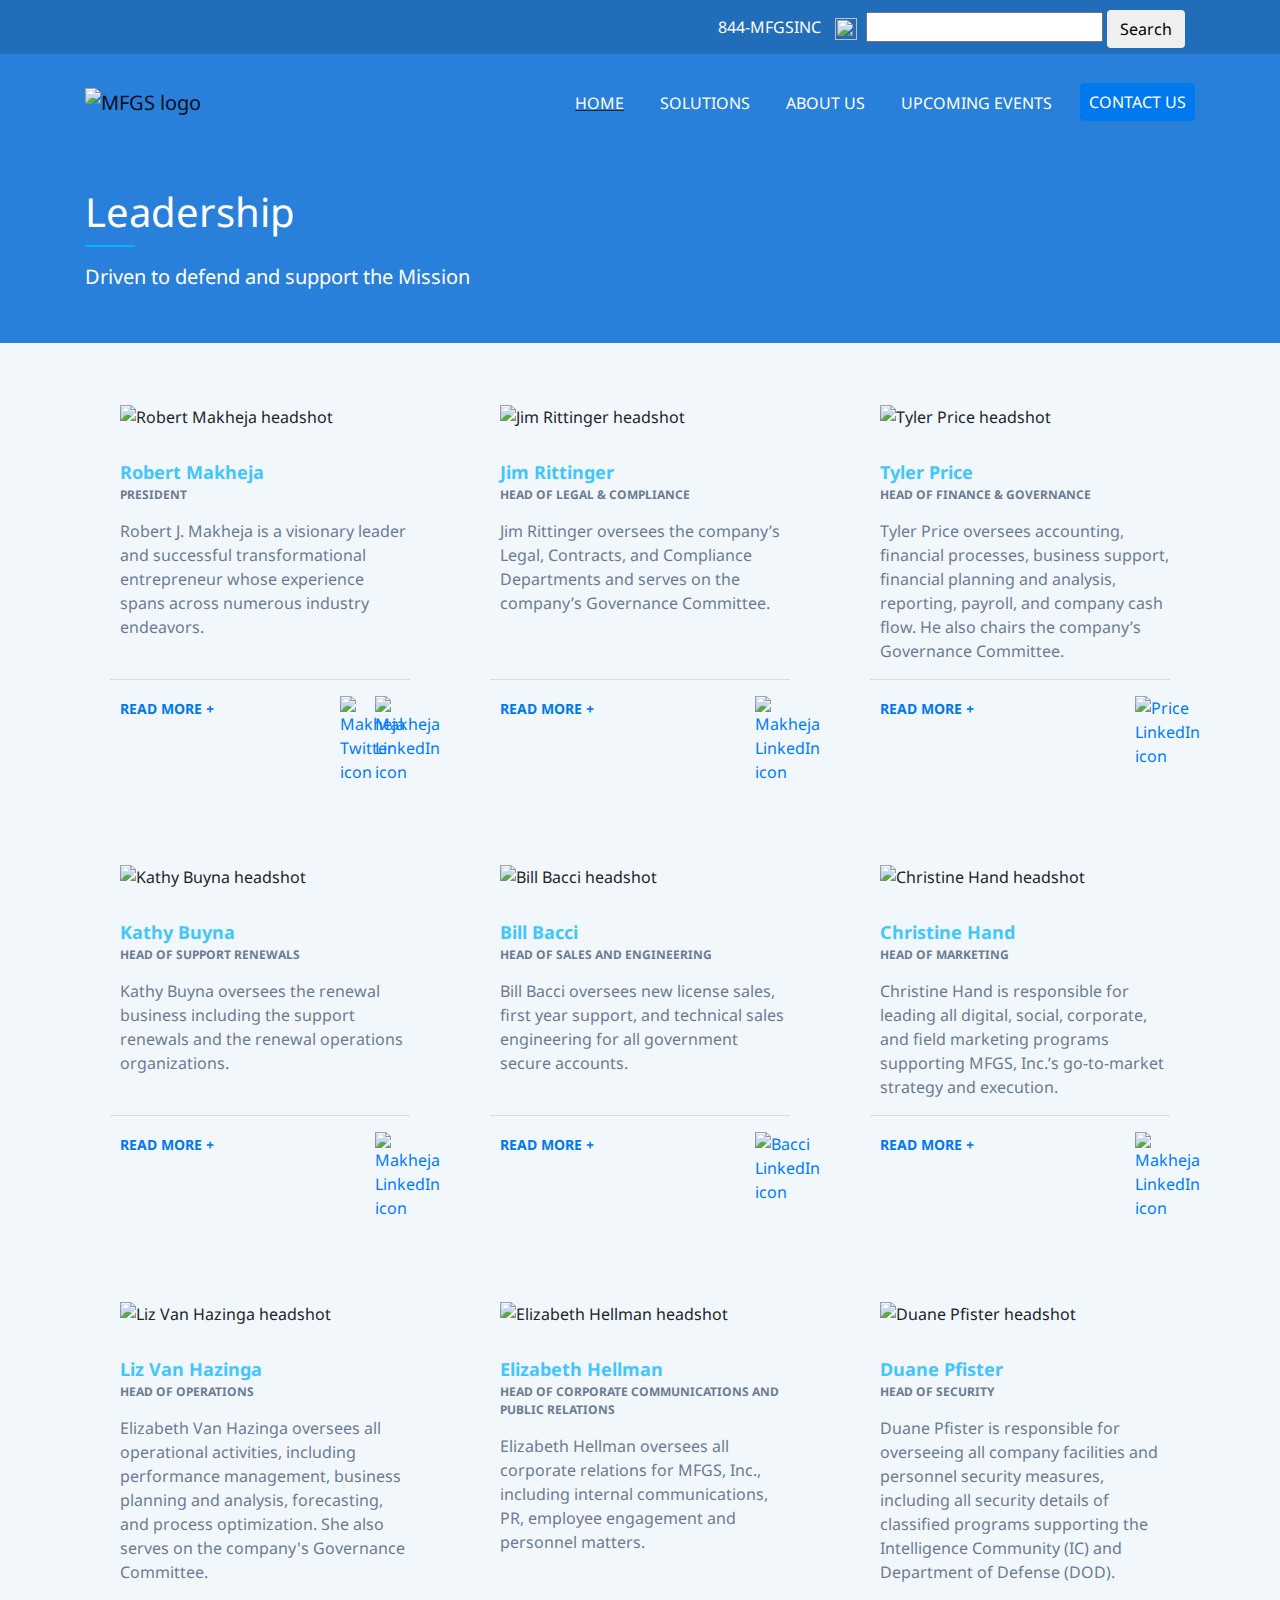
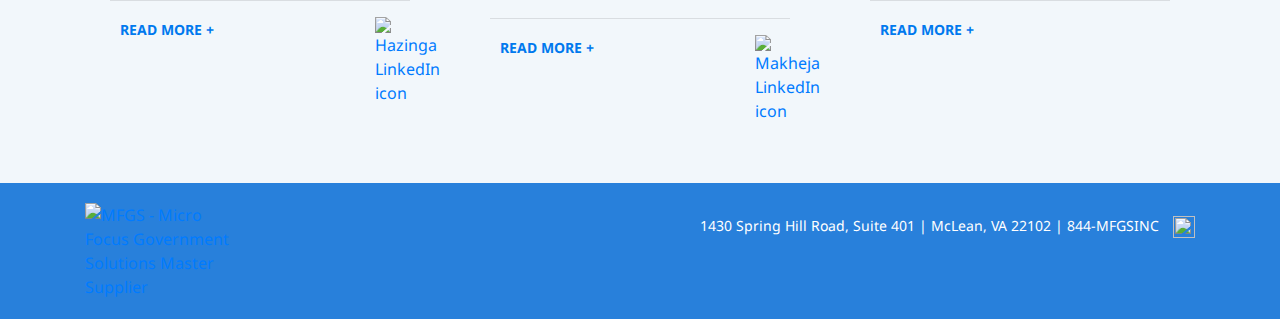
==== commit bce0d7c2: "Switched background image to relative path from external link" ====
--- a/index.html
+++ b/index.html
@@ -14,22 +14,12 @@
     <link rel="stylesheet" href="bootstrap.css" />
     <link href="https://fonts.googleapis.com/css?family=Noto+Sans:400,700" rel="stylesheet" />
     <link rel="stylesheet" href="global.css" />
-    <script type="text/javascript">
-        var CCM_DISPATCHER_FILENAME = "/index.php";
-        var CCM_CID = 954;
-        var CCM_EDIT_MODE = false;
-        var CCM_ARRANGE_MODE = false;
-        var CCM_IMAGE_PATH = "/concrete/images";
-        var CCM_TOOLS_PATH = "/index.php/tools/required";
-        var CCM_APPLICATION_URL = "https://www.mfgsinc.com";
-        var CCM_REL = "";
-        var CCM_ACTIVE_LOCALE = "en_US";
-    </script>
 
     <script type="text/javascript" src="jQuery.js"></script>
     <meta name="viewport" content="width=device-width, initial-scale=1">
 
     <meta name="viewport" content="width=device-width">
+    <!--Interal Style Sheet created by Stephen-->
     <style type="text/css">
         body {
             background-size: cover;
@@ -342,18 +332,6 @@
         <div class="site-header__wrapper">
           <p class="site-header__info"><a href="tel:8446347462">844-MFGSINC</a></p>
           <ul class="site-header__social-links">
-            <li>
-              <a href="https://www.facebook.com/mfgsinc">
-                <img height="23" width="23" src="https://www.mfgsinc.com/packages/carahsoft_theme/themes/mfgs/img/facebook.svg">
-                <span class="sr-only">Facebook</span>
-              </a>
-            </li>
-            <li>
-              <a href="https://twitter.com/mfgsinc">
-                <img height="22" width="22" src="https://www.mfgsinc.com/packages/carahsoft_theme/themes/mfgs/img/twitter.svg">
-                <span class="sr-only">Twitter</span>
-              </a>
-            </li>
             <li>
               <a href="https://www.linkedin.com/company/mfgs-inc">
                 <img height="22" width="22" src="https://www.mfgsinc.com/packages/carahsoft_theme/themes/mfgs/img/linkedin.svg">
--- a/global.css
+++ b/global.css
@@ -3,7 +3,7 @@
   }
   
   body {
-    background: transparent url("/packages/carahsoft_theme/themes/mfgs/img/mfgs-background.png") repeat;
+    background: transparent url("Images\mfgs-logo.png") repeat;
     background-size: contain;
     font-family: 'Noto Sans', sans-serif;
     font-weight: 400;
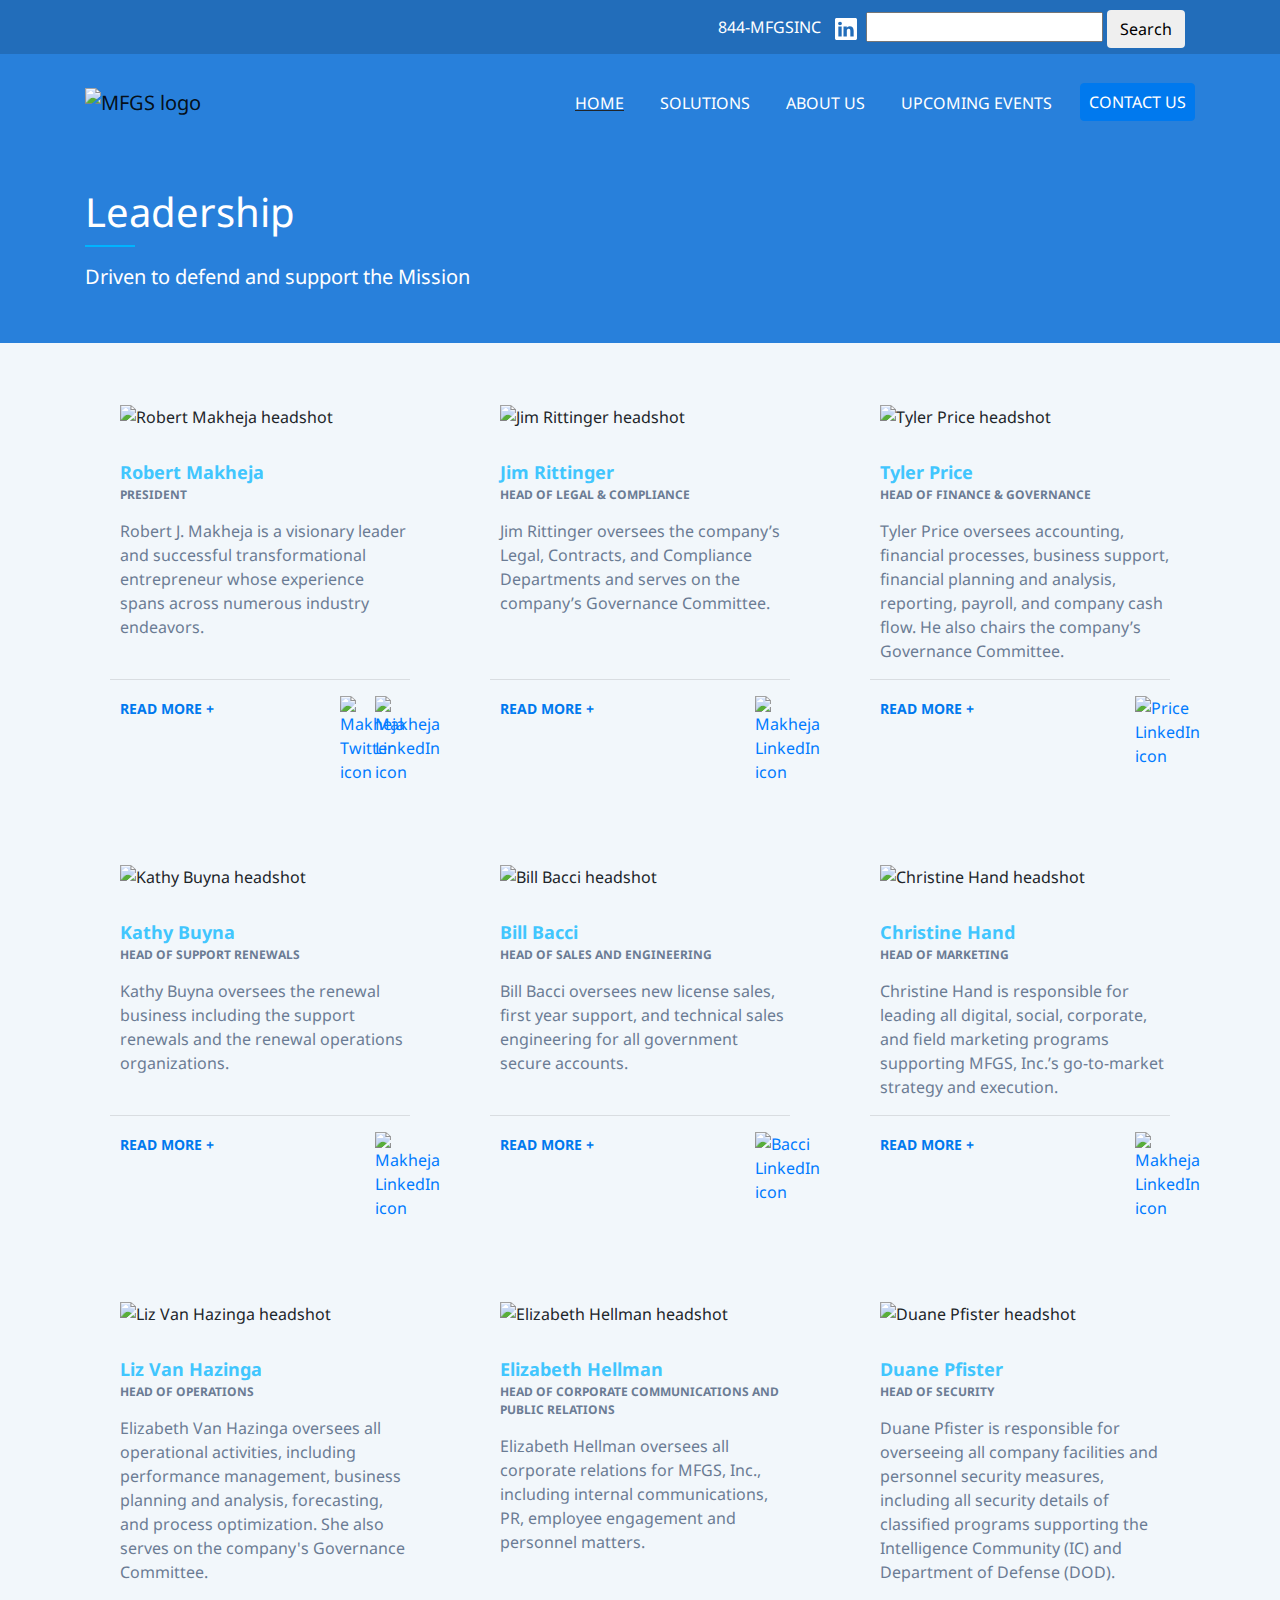
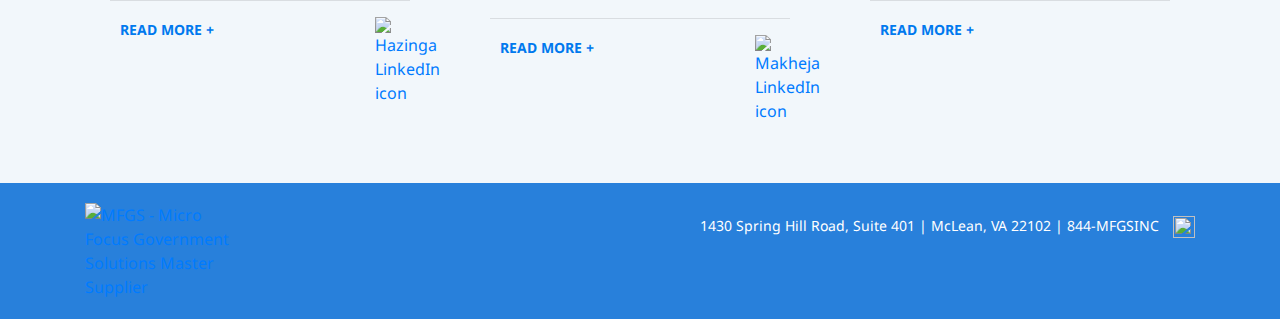
==== commit ab1d8b58: "Updated LinkedIn icon to local file path" ====
--- a/index.html
+++ b/index.html
@@ -334,7 +334,7 @@
           <ul class="site-header__social-links">
             <li>
               <a href="https://www.linkedin.com/company/mfgs-inc">
-                <img height="22" width="22" src="https://www.mfgsinc.com/packages/carahsoft_theme/themes/mfgs/img/linkedin.svg">
+                <img height="22" width="22" src="Images\linkedin.svg">
                 <span class="sr-only">LinkedIn</span>
               </a>
             </li>
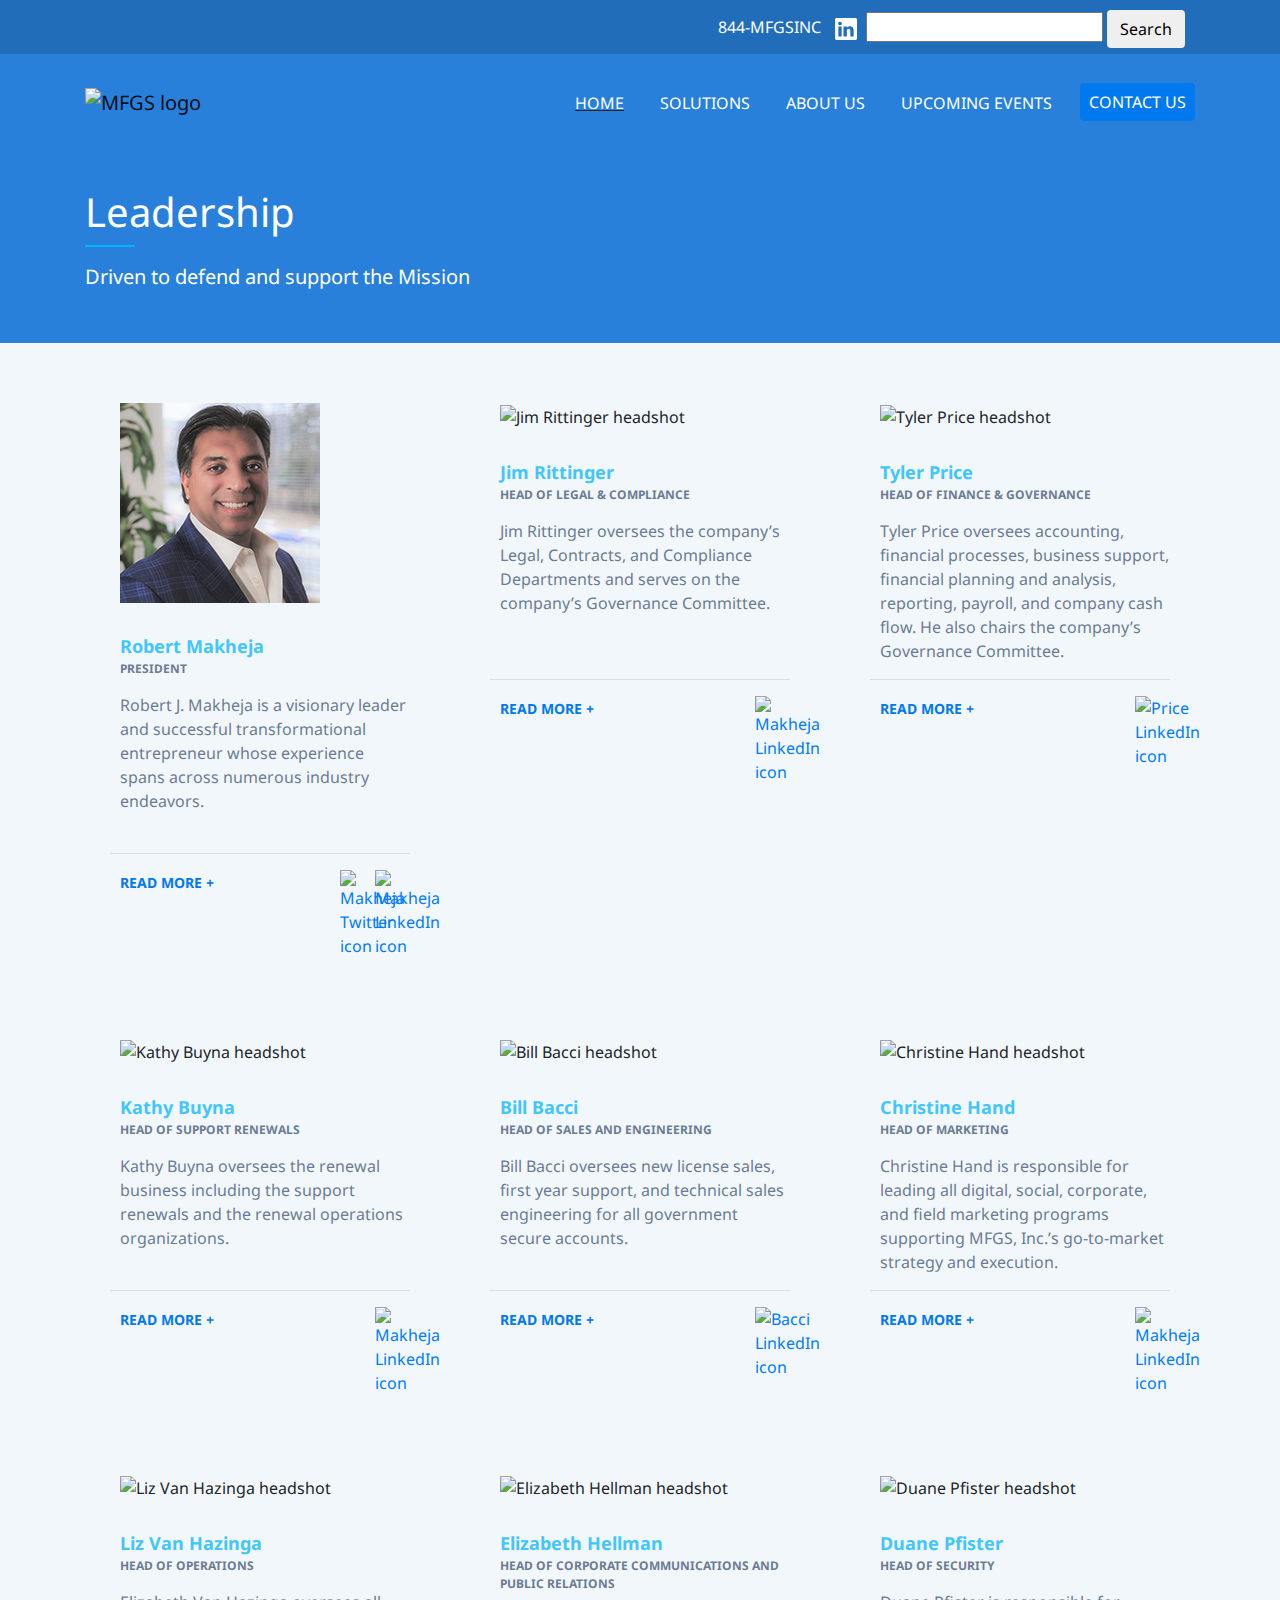
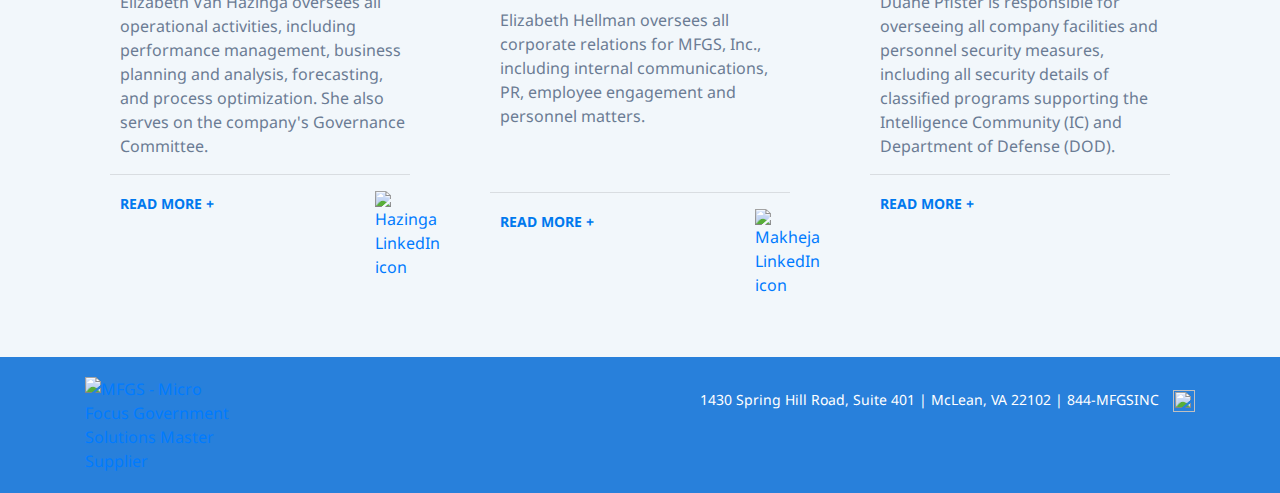
==== commit 30cb4de1: "Update index.html" ====
--- a/index.html
+++ b/index.html
@@ -418,7 +418,7 @@
         <!-- Leader 1: Robert Makheja -->
         <div class="leaders-card">
             <!-- Headshot -->
-            <img src="https://static.mfgsinc.com/concrete/files/5715/8930/0426/Robert-Makheja200.png"
+            <img src="Images/Robert-Makheja200.png"
             class="leaders-headshot padding popup popup1" alt="Robert Makheja headshot">
             <!-- Name -->
             <div class="leaders-name padding popup popup1">
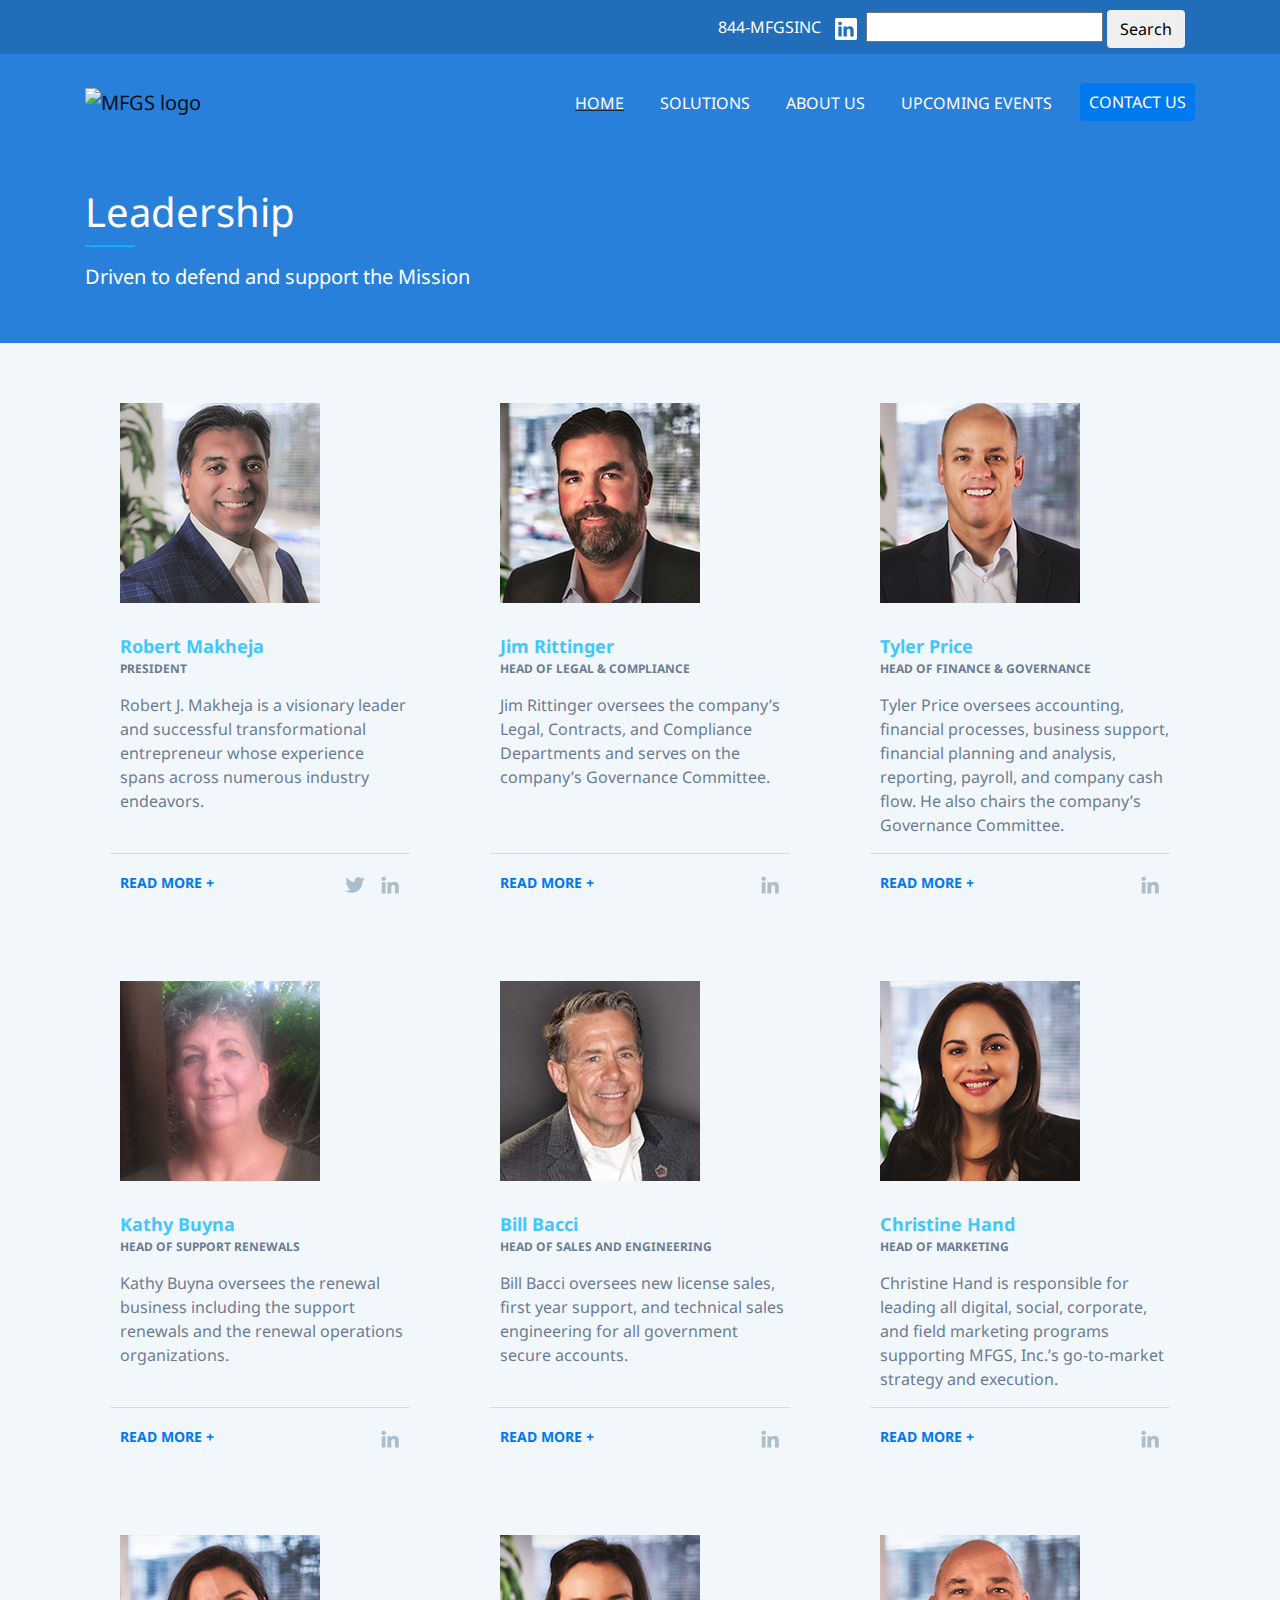
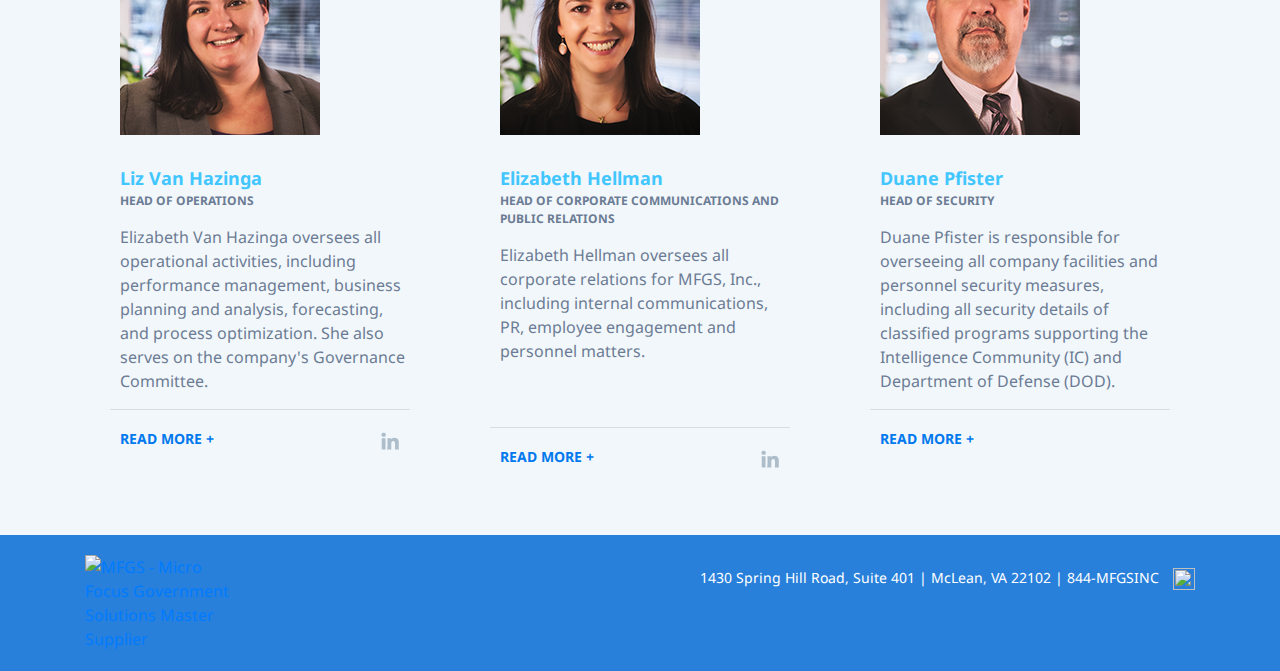
==== commit 3957ee9f: "Updated image file paths to local files" ====
--- a/index.html
+++ b/index.html
@@ -498,7 +498,7 @@
                 <div class="twitter-icon" id="twitter-display">
                     <!-- Update with Twitter URL here -->
                     <a href="https://twitter.com/RobertJMakheja" target="_blank">
-                        <img src="https://static.mfgsinc.com/concrete/files/9615/8654/3737/Twitter_Icon.png"
+                        <img src="Images/Twitter_Icon.png"
                         class="icon" alt="Makheja Twitter icon">
                     </a>
                 </div>
@@ -506,7 +506,7 @@
                 <div class="linkedin-icon">
                     <!-- Update with LinkedIn URL here -->
                     <a href="https://www.linkedin.com/in/robert-j-makheja/" target="_blank">
-                        <img src="https://static.mfgsinc.com/concrete/files/1815/8654/3728/LinkedIn_Icon.png"
+                        <img src="Images/LinkedIn_Icon.png"
                         class="icon" alt="Makheja LinkedIn icon">
                     </a>
                 </div>
@@ -516,7 +516,7 @@
         <!-- Leader 2: Jim Rittinger -->
         <div class="leaders-card">
             <!-- Headshot -->
-            <img src="https://static.mfgsinc.com/concrete/files/5615/8930/0408/Jim-Rittinger200.png"
+            <img src="Images/Jim-Rittinger200.png"
             class="leaders-headshot padding popup popup2" alt="Jim Rittinger headshot">
             <div class="leaders-name padding popup popup2">
                 Jim Rittinger
@@ -594,13 +594,13 @@
                 </div>
                 <div class="twitter-icon">
                     <a href="#" target="_blank">
-                        <img src="https://static.mfgsinc.com/concrete/files/9615/8654/3737/Twitter_Icon.png"
+                        <img src="Images/Twitter_Icon.png"
                         class="icon" alt="Makheja Twitter icon">
                     </a>
                 </div>
                 <div class="linkedin-icon">
                     <a href="https://www.linkedin.com/in/james-rittinger-1a117419/" target="_blank">
-                        <img src="https://static.mfgsinc.com/concrete/files/1815/8654/3728/LinkedIn_Icon.png"
+                        <img src="Images/LinkedIn_Icon.png"
                         class="icon" alt="Makheja LinkedIn icon">
                     </a>
                 </div>
@@ -610,7 +610,7 @@
         <!-- Leader 3: Tyler Price -->
         <div class="leaders-card">
             <!-- Headshot -->
-            <img src="https://static.mfgsinc.com/concrete/files/2415/8930/0432/Tyler-Price200.png"
+            <img src="Images/Tyler-Price200.png"
             class="leaders-headshot padding popup popup3" alt="Tyler Price headshot">
             <!-- Name -->
             <div class="leaders-name padding popup popup3">
@@ -682,13 +682,13 @@
                 </div>
                 <div class="twitter-icon">
                     <a href="#" target="_blank">
-                        <img src="https://static.mfgsinc.com/concrete/files/9615/8654/3737/Twitter_Icon.png"
+                        <img src="Images/Twitter_Icon.png"
                         class="icon" alt="Price Twitter icon">
                     </a>
                 </div>
                 <div class="linkedin-icon">
                     <a href="https://www.linkedin.com/in/tyleraprice/" target="_blank">
-                        <img src="https://static.mfgsinc.com/concrete/files/1815/8654/3728/LinkedIn_Icon.png"
+                        <img src="Images/LinkedIn_Icon.png"
                         class="icon" alt="Price LinkedIn icon">
                     </a>
                 </div>
@@ -697,7 +697,7 @@
         
         <!-- Leader 4: Kathy Buyna -->
         <div class="leaders-card">
-            <img src="https://static.mfgsinc.com/concrete/files/4815/8930/0414/Kathy-Buyna200.png"
+            <img src="Images/Kathy-Buyna200.png"
             class="leaders-headshot padding popup popup4" alt="Kathy Buyna headshot">
             <div class="leaders-name padding popup popup4">
                 Kathy Buyna
@@ -728,13 +728,13 @@
                 </div>
                 <div class="twitter-icon">
                     <a href="#" target="_blank">
-                        <img src="https://static.mfgsinc.com/concrete/files/9615/8654/3737/Twitter_Icon.png"
+                        <img src="Images/Twitter_Icon.png"
                         class="icon" alt="Makheja Twitter icon">
                     </a>
                 </div>
                 <div class="linkedin-icon">
                     <a href="https://www.linkedin.com/in/kathy-buyna-aa9bb37/" target="_blank">
-                        <img src="https://static.mfgsinc.com/concrete/files/1815/8654/3728/LinkedIn_Icon.png"
+                        <img src="Images/LinkedIn_Icon.png"
                         class="icon" alt="Makheja LinkedIn icon">
                     </a>
                 </div>
@@ -743,7 +743,7 @@
         
         <!-- Leader 5: Bill Bacci -->
         <div class="leaders-card">
-            <img src="https://static.mfgsinc.com/concrete/files/3815/8930/0383/Bill-Bacci200.png"
+            <img src="Images/Bill-Bacci200.png"
             class="leaders-headshot padding popup popup5" alt="Bill Bacci headshot">
             <div class="leaders-name padding popup popup5">
                 Bill Bacci
@@ -798,13 +798,13 @@
                 </div>
                 <div class="twitter-icon">
                     <a href="#" target="_blank">
-                        <img src="https://static.mfgsinc.com/concrete/files/9615/8654/3737/Twitter_Icon.png"
+                        <img src="Images/Twitter_Icon.png"
                         class="icon" alt="Bacci Twitter icon">
                     </a>
                 </div>
                 <div class="linkedin-icon">
                     <a href="https://www.linkedin.com/in/william-bacci-a6b6272/" target="_blank">
-                        <img src="https://static.mfgsinc.com/concrete/files/1815/8654/3728/LinkedIn_Icon.png"
+                        <img src="Images/LinkedIn_Icon.png"
                         class="icon" alt="Bacci LinkedIn icon">
                     </a>
                 </div>
@@ -813,7 +813,7 @@
         
         <!-- Leader 6: Christine Hand -->
         <div class="leaders-card">
-            <img src="https://static.mfgsinc.com/concrete/files/1315/8930/0389/Christine-Hand200.png"
+            <img src="Images/Christine-Hand200.png"
             class="leaders-headshot padding popup popup6" alt="Christine Hand headshot">
             <div class="leaders-name padding popup popup6">
                 Christine Hand
@@ -865,13 +865,13 @@
                 </div>
                 <div class="twitter-icon">
                     <a href="#" target="_blank">
-                        <img src="https://static.mfgsinc.com/concrete/files/9615/8654/3737/Twitter_Icon.png"
+                        <img src="Images/Twitter_Icon.png"
                         class="icon" alt="Makheja Twitter icon">
                     </a>
                 </div>
                 <div class="linkedin-icon">
                     <a href="https://www.linkedin.com/in/christine-hand/" target="_blank">
-                        <img src="https://static.mfgsinc.com/concrete/files/1815/8654/3728/LinkedIn_Icon.png"
+                        <img src="Images/LinkedIn_Icon.png"
                         class="icon" alt="Makheja LinkedIn icon">
                     </a>
                 </div>
@@ -880,7 +880,7 @@
         
         <!-- Leader 7: Liz Van Hazinga -->
         <div class="leaders-card">
-            <img src="https://static.mfgsinc.com/concrete/files/3415/8930/0420/Liz-Van-Hazinga200.png"
+            <img src="Images/Liz-Van-Hazinga200.png"
             class="leaders-headshot padding popup popup7" alt="Liz Van Hazinga headshot">
             <div class="leaders-name padding popup popup7">
                 Liz Van Hazinga
@@ -940,13 +940,13 @@
                 </div>
                 <div class="twitter-icon">
                     <a href="#" target="_blank">
-                        <img src="https://static.mfgsinc.com/concrete/files/9615/8654/3737/Twitter_Icon.png"
+                        <img src="Images/Twitter_Icon.png"
                         class="icon" alt="Makheja Twitter icon">
                     </a>
                 </div>
                 <div class="linkedin-icon">
                     <a href="https://www.linkedin.com/in/elizabethvanhazinga/" target="_blank">
-                        <img src="https://static.mfgsinc.com/concrete/files/1815/8654/3728/LinkedIn_Icon.png"
+                        <img src="Images/LinkedIn_Icon.png"
                         class="icon" alt="Hazinga LinkedIn icon">
                     </a>
                 </div>
@@ -955,7 +955,7 @@
         
         <!-- Leader 8: Elizabeth Hellman -->
         <div class="leaders-card">
-            <img src="https://static.mfgsinc.com/concrete/files/5015/8930/0401/Elizabeth-Hellman200.png"
+            <img src="Images/Elizabeth-Hellman200.png"
             class="leaders-headshot padding popup popup8" alt="Elizabeth Hellman headshot">
             <div class="leaders-name padding popup popup8">
                 Elizabeth Hellman
@@ -1007,13 +1007,13 @@
                 </div>
                 <div class="twitter-icon">
                     <a href="#" target="_blank">
-                        <img src="https://static.mfgsinc.com/concrete/files/9615/8654/3737/Twitter_Icon.png"
+                        <img src="Images/Twitter_Icon.png"
                         class="icon" alt="Makheja Twitter icon">
                     </a>
                 </div>
                 <div class="linkedin-icon">
                     <a href="https://www.linkedin.com/in/elizabethhellman1/" target="_blank">
-                        <img src="https://static.mfgsinc.com/concrete/files/1815/8654/3728/LinkedIn_Icon.png"
+                        <img src="Images/LinkedIn_Icon.png"
                         class="icon" alt="Makheja LinkedIn icon">
                     </a>
                 </div>
@@ -1022,7 +1022,7 @@
         
         <!-- Leader 9: Duane Pfister -->
         <div class="leaders-card">
-            <img src="https://static.mfgsinc.com/concrete/files/2115/8930/0395/Duane-Pfister200.png"
+            <img src="Images/Duane-Pfister200.png"
             class="leaders-headshot padding popup popup9" alt="Duane Pfister headshot">
             <div class="leaders-name padding popup popup9">
                 Duane Pfister
@@ -1078,8 +1078,8 @@
                 </div>
                 <div class="twitter-icon">
                     <a href="#" target="_blank">
-                        <img src="https://static.mfgsinc.com/concrete/files/9615/8654/3737/Twitter_Icon.png"
-                        class="icon" alt="Makheja Twitter icon">
+                        <img src="Images/Twitter_Icon.png"
+                        class="icon" alt="Pfister Twitter icon">
                     </a>
                 </div>
             </div>
@@ -1097,21 +1097,21 @@
             <div class="bio-grid">
                 <!-- Popup Headshot (Left Column of Grid) -->
                 <div class="bio-headshot">
-                    <img src="https://static.mfgsinc.com/concrete/files/5715/8930/0426/Robert-Makheja200.png"
+                    <img src="Images/Robert-Makheja200.png"
                     alt="Robert Makheja headshot">
                     <!-- Social Icons -->
                     <div class="bio-social">
                         <div>
                             <!-- Update Twitter URL here -->
                             <a href="https://twitter.com/RobertJMakheja" target="_blank">
-                                <img src="https://static.mfgsinc.com/concrete/files/9615/8654/3737/Twitter_Icon.png"
+                                <img src="Images/Twitter_Icon.png"
                                 class="icon" alt="Makheja Twitter icon">
                             </a>
                         </div>
                         <div>
                             <!-- Update LinkedIn URL here -->
                             <a href="https://www.linkedin.com/in/robert-j-makheja/" target="_blank">
-                                <img src="https://static.mfgsinc.com/concrete/files/1815/8654/3728/LinkedIn_Icon.png"
+                                <img src="Images/LinkedIn_Icon.png"
                                 class="icon" alt="Makheja LinkedIn icon">
                             </a>
                         </div>
@@ -1193,21 +1193,21 @@
             <div class="bio-grid">
                 <!-- Popup Headshot (Left Column of Grid) -->
                 <div class="bio-headshot">
-                    <img src="https://static.mfgsinc.com/concrete/files/5615/8930/0408/Jim-Rittinger200.png"
+                    <img src="Images/Jim-Rittinger200.png"
                     alt="Jim Rittinger headshot">
                     <!-- Social Icons -->
                     <div class="bio-social">
                         <div class="twitter-popup-icon">
                             <!-- Update Twitter URL here -->
                             <a href="#" target="_blank">
-                                <img src="https://static.mfgsinc.com/concrete/files/9615/8654/3737/Twitter_Icon.png"
+                                <img src="Images/Twitter_Icon.png"
                                 class="icon" alt="Makheja Twitter icon">
                             </a>
                         </div>
                         <div>
                             <!-- Update LinkedIn URL here -->
                             <a href="https://www.linkedin.com/in/james-rittinger-1a117419/" target="_blank">
-                                <img src="https://static.mfgsinc.com/concrete/files/1815/8654/3728/LinkedIn_Icon.png"
+                                <img src="Images/LinkedIn_Icon.png"
                                 class="icon" alt="Makheja LinkedIn icon">
                             </a>
                         </div>
@@ -1254,21 +1254,21 @@
             <div class="bio-grid">
                 <!-- Popup Headshot (Left Column of Grid) -->
                 <div class="bio-headshot">
-                    <img src="https://static.mfgsinc.com/concrete/files/2415/8930/0432/Tyler-Price200.png"
+                    <img src="Images/Tyler-Price200.png"
                     alt="Tyler Price headshot">
                     <!-- Social Icons -->
                     <div class="bio-social">
                         <div class="twitter-popup-icon">
                             <!-- Update Twitter URL here -->
                             <a href="#" target="_blank">
-                                <img src="https://static.mfgsinc.com/concrete/files/9615/8654/3737/Twitter_Icon.png"
+                                <img src="Images/Twitter_Icon.png"
                                 class="icon" alt="Makheja Twitter icon">
                             </a>
                         </div>
                         <div>
                             <!-- Update LinkedIn URL here -->
                             <a href="https://www.linkedin.com/in/tyleraprice/" target="_blank">
-                                <img src="https://static.mfgsinc.com/concrete/files/1815/8654/3728/LinkedIn_Icon.png"
+                                <img src="Images/LinkedIn_Icon.png"
                                 class="icon" alt="Makheja LinkedIn icon">
                             </a>
                         </div>
@@ -1350,21 +1350,21 @@
             <div class="bio-grid">
                 <!-- Popup Headshot (Left Column of Grid) -->
                 <div class="bio-headshot">
-                    <img src="https://static.mfgsinc.com/concrete/files/4815/8930/0414/Kathy-Buyna200.png"
+                    <img src="Images/Kathy-Buyna200.png"
                     alt="Kathy Buyna headshot">
                     <!-- Social Icons -->
                     <div class="bio-social">
                         <div class="twitter-popup-icon">
                             <!-- Update Twitter URL here -->
                             <a href="#" target="_blank">
-                                <img src="https://static.mfgsinc.com/concrete/files/9615/8654/3737/Twitter_Icon.png"
+                                <img src="Images/Twitter_Icon.png"
                                 class="icon" alt="Makheja Twitter icon">
                             </a>
                         </div>
                         <div>
                             <!-- Update LinkedIn URL here -->
                             <a href="https://www.linkedin.com/in/kathy-buyna-aa9bb37/" target="_blank">
-                                <img src="https://static.mfgsinc.com/concrete/files/1815/8654/3728/LinkedIn_Icon.png"
+                                <img src="Images/LinkedIn_Icon.png"
                                 class="icon" alt="Makheja LinkedIn icon">
                             </a>
                         </div>
@@ -1401,21 +1401,21 @@
             <div class="bio-grid">
                 <!-- Popup Headshot (Left Column of Grid) -->
                 <div class="bio-headshot">
-                    <img src="https://static.mfgsinc.com/concrete/files/3815/8930/0383/Bill-Bacci200.png"
+                    <img src="Images/Bill-Bacci200.png"
                     alt="Bill Bacci headshot">
                     <!-- Social Icons -->
                     <div class="bio-social">
                         <div class="twitter-popup-icon">
                             <!-- Update Twitter URL here -->
                             <a href="#" target="_blank">
-                                <img src="https://static.mfgsinc.com/concrete/files/9615/8654/3737/Twitter_Icon.png"
+                                <img src="Images/Twitter_Icon.png"
                                 class="icon" alt="Makheja Twitter icon">
                             </a>
                         </div>
                         <div>
                             <!-- Update LinkedIn URL here -->
                             <a href="https://www.linkedin.com/in/william-bacci-a6b6272/" target="_blank">
-                                <img src="https://static.mfgsinc.com/concrete/files/1815/8654/3728/LinkedIn_Icon.png"
+                                <img src="Images/LinkedIn_Icon.png"
                                 class="icon" alt="Makheja LinkedIn icon">
                             </a>
                         </div>
@@ -1460,21 +1460,21 @@
             <div class="bio-grid">
                 <!-- Popup Headshot (Left Column of Grid) -->
                 <div class="bio-headshot">
-                    <img src="https://static.mfgsinc.com/concrete/files/1315/8930/0389/Christine-Hand200.png"
+                    <img src="Images/Christine-Hand200.png"
                     alt="Christine Hand headshot">
                     <!-- Social Icons -->
                     <div class="bio-social">
                         <div class="twitter-popup-icon">
                             <!-- Update Twitter URL here -->
                             <a href="#" target="_blank">
-                                <img src="https://static.mfgsinc.com/concrete/files/9615/8654/3737/Twitter_Icon.png"
+                                <img src="Images/Twitter_Icon.png"
                                 class="icon" alt="Makheja Twitter icon">
                             </a>
                         </div>
                         <div>
                             <!-- Update LinkedIn URL here -->
                             <a href="ttps://www.linkedin.com/in/christine-hand/" target="_blank">
-                                <img src="https://static.mfgsinc.com/concrete/files/1815/8654/3728/LinkedIn_Icon.png"
+                                <img src="Images/LinkedIn_Icon.png"
                                 class="icon" alt="Makheja LinkedIn icon">
                             </a>
                         </div>
@@ -1517,21 +1517,21 @@
             <div class="bio-grid">
                 <!-- Popup Headshot (Left Column of Grid) -->
                 <div class="bio-headshot">
-                    <img src="https://static.mfgsinc.com/concrete/files/3415/8930/0420/Liz-Van-Hazinga200.png"
-                    alt="Robert Makheja headshot">
+                    <img src="Images/Liz-Van-Hazinga200.png"
+                    alt="Liz Van Hazinga headshot">
                     <!-- Social Icons -->
                     <div class="bio-social">
                         <div class="twitter-popup-icon">
                             <!-- Update Twitter URL here -->
                             <a href="#" target="_blank">
-                                <img src="https://static.mfgsinc.com/concrete/files/9615/8654/3737/Twitter_Icon.png"
+                                <img src="Images/Twitter_Icon.png"
                                 class="icon" alt="Makheja Twitter icon">
                             </a>
                         </div>
                         <div>
                             <!-- Update LinkedIn URL here -->
                             <a href="https://www.linkedin.com/in/elizabethvanhazinga/" target="_blank">
-                                <img src="https://static.mfgsinc.com/concrete/files/1815/8654/3728/LinkedIn_Icon.png"
+                                <img src="Images/LinkedIn_Icon.png"
                                 class="icon" alt="Makheja LinkedIn icon">
                             </a>
                         </div>
@@ -1575,21 +1575,21 @@
             <div class="bio-grid">
                 <!-- Popup Headshot (Left Column of Grid) -->
                 <div class="bio-headshot">
-                    <img src="https://static.mfgsinc.com/concrete/files/5015/8930/0401/Elizabeth-Hellman200.png"
+                    <img src="Images/Elizabeth-Hellman200.png"
                     alt="Elizabeth Hellman headshot">
                     <!-- Social Icons -->
                     <div class="bio-social">
                         <div class="twitter-popup-icon">
                             <!-- Update Twitter URL here -->
                             <a href="#" target="_blank">
-                                <img src="https://static.mfgsinc.com/concrete/files/9615/8654/3737/Twitter_Icon.png"
+                                <img src="Images/Twitter_Icon.png"
                                 class="icon" alt="Makheja Twitter icon">
                             </a>
                         </div>
                         <div>
                             <!-- Update LinkedIn URL here -->
                             <a href="https://www.linkedin.com/in/elizabethhellman1/ " target="_blank">
-                                <img src="https://static.mfgsinc.com/concrete/files/1815/8654/3728/LinkedIn_Icon.png"
+                                <img src="Images/LinkedIn_Icon.png"
                                 class="icon" alt="Makheja LinkedIn icon">
                             </a>
                         </div>
@@ -1632,14 +1632,14 @@
             <div class="bio-grid">
                 <!-- Popup Headshot (Left Column of Grid) -->
                 <div class="bio-headshot">
-                    <img src="https://static.mfgsinc.com/concrete/files/2115/8930/0395/Duane-Pfister200.png"
+                    <img src="Images/Duane-Pfister200.png"
                     alt="Duane Pfister headshot">
                     <!-- Social Icons -->
                     <div class="bio-social">
                         <div class="twitter-popup-icon">
                             <!-- Update Twitter URL here -->
                             <a href="#" target="_blank">
-                                <img src="https://static.mfgsinc.com/concrete/files/9615/8654/3737/Twitter_Icon.png"
+                                <img src="Images/Twitter_Icon.png"
                                 class="icon" alt="Makheja Twitter icon">
                             </a>
                         </div>
